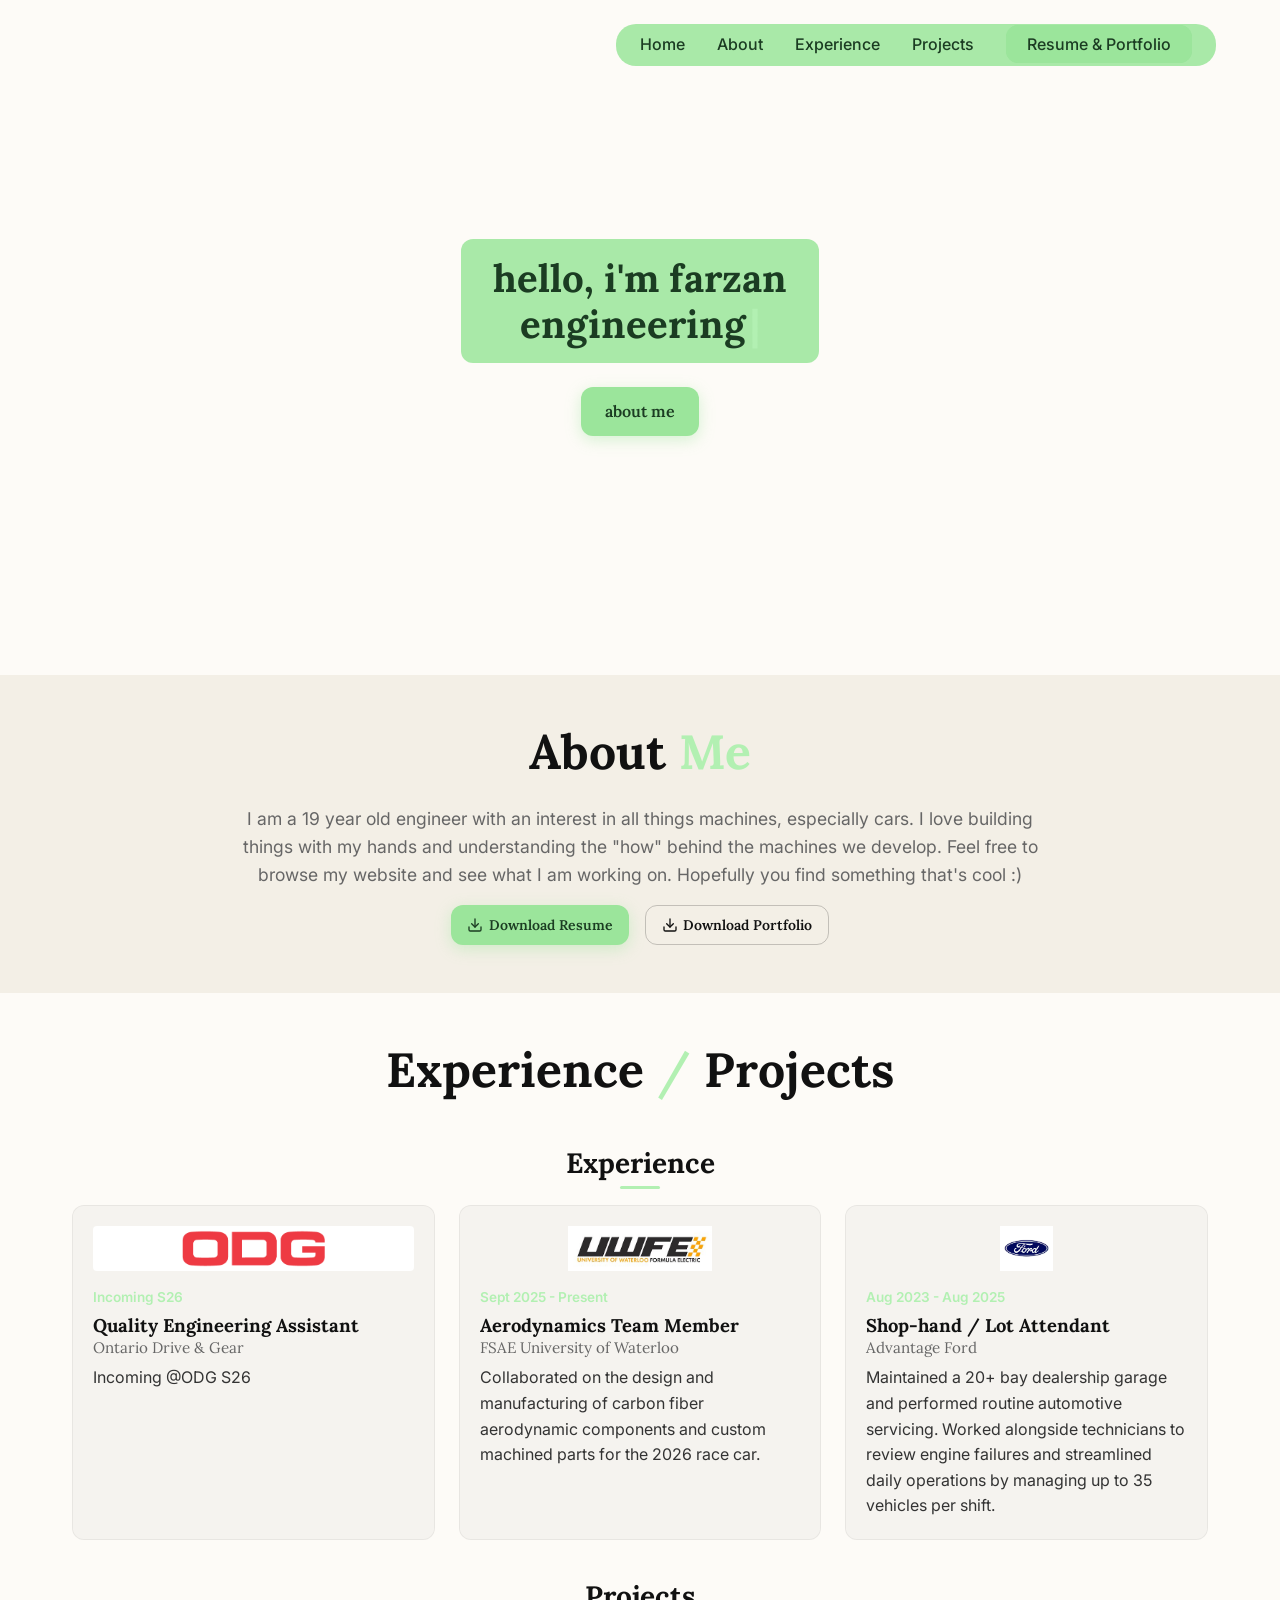
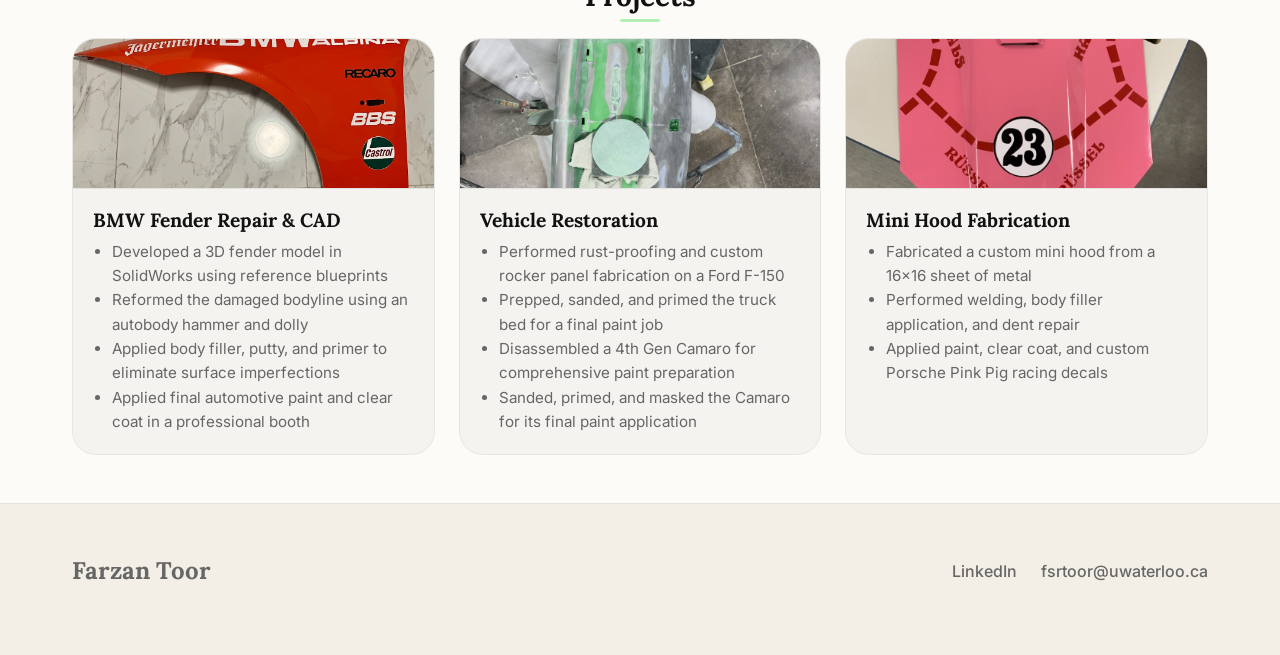
==== index.html @ 28f850a9 "Update resume file link to Farzan_Resume.pdf" ====
<!DOCTYPE html>
<html lang="en">

<head>
    <meta charset="UTF-8">
    <meta name="viewport" content="width=device-width, initial-scale=1.0">
    <meta name="description"
        content="Portfolio of a Mechatronics Engineering student at the University of Waterloo. Discover my projects, experience, and resume.">
    <meta name="theme-color" content="#9BE59B">
    <title>Mechatronics Engineering Portfolio | Automotive Enthusiast</title>

    <!-- Structured Data for SEO -->
    <script type="application/ld+json">
    {
      "@context": "https://schema.org",
      "@type": "Person",
      "name": "Mechatronics Engineering Student",
      "jobTitle": "Engineering Student",
      "affiliation": {
        "@type": "Organization",
        "name": "University of Waterloo"
      }
    }
    </script>

    <!-- Google Fonts: Lora (serif) & Inter (sans-serif) for Mercedes-Benz Style -->
    <link rel="preconnect" href="https://fonts.googleapis.com">
    <link rel="preconnect" href="https://fonts.gstatic.com" crossorigin>
    <link href="https://fonts.googleapis.com/css2?family=Inter:wght@300;400;500;600;700&family=Lora:ital,wght@0,400;0,500;0,600;0,700;1,400&display=swap" rel="stylesheet">

    <link rel="stylesheet" href="css/style.css">
</head>

<body>
    <!-- Interactive Cursor Elements -->
    <div class="cursor-dot" id="cursor-dot"></div>
    <div class="cursor-outline" id="cursor-outline"></div>

    <!-- Navigation -->
    <nav class="navbar">
        <div class="nav-brand"></div>
        <ul class="nav-links">
            <li><a href="#home" class="nav-link">Home</a></li>
            <li><a href="#about" class="nav-link">About</a></li>
            <li><a href="#experience" class="nav-link">Experience</a></li>
            <li><a href="#projects" class="nav-link">Projects</a></li>
            <li><a href="#about" class="nav-link btn-nav">Resume & Portfolio</a></li>
        </ul>
        <div class="hamburger">
            <span class="bar"></span>
            <span class="bar"></span>
            <span class="bar"></span>
        </div>
    </nav>

    <!-- Home Section with Collage Background -->
    <section id="home" class="hero-section">
        <!-- Collage Background Container -->
        <div class="collage-bg" id="collage-bg">
            <!-- Placeholders for user's car images -->
            <!-- Mixed Order Collage -->
            <div class="collage-item"><img src="images/IMG_6220_trail.jpg" alt="Car"></div>
            <div class="collage-item"><img src="images/IMG_5938_trail.jpg" alt="Car"></div>
            <div class="collage-item"><img src="images/car1.jpg_trail.jpg" alt="Car"></div>
            <div class="collage-item"><img src="images/IMG_6361_trail.jpg" alt="Car"></div>
            <div class="collage-item"><img src="images/IMG_6225_trail.jpg" alt="Car"></div>
            <div class="collage-item"><img src="images/IMG_6323_trail.jpg" alt="Car"></div>
            <div class="collage-item"><img src="images/car3.jpg_trail.jpg" alt="Car"></div>
            <div class="collage-item"><img src="images/IMG_6113_trail.jpg" alt="Car"></div>
            <div class="collage-item"><img src="images/IMG_6371%20(1)_trail.jpg" alt="Car"></div>
            <div class="collage-item"><img src="images/IMG_9623_trail.jpg" alt="Car"></div>
            <div class="collage-item"><img src="images/IMG_5861_trail.jpg" alt="Car"></div>
            <div class="collage-item"><img src="images/car5.jpg_trail.jpg" alt="Car"></div>
            <div class="collage-item"><img src="images/IMG_6388_trail.jpg" alt="Car"></div>
            <div class="collage-item"><img src="images/IMG_5929_trail.jpg" alt="Car"></div>
            <div class="collage-item"><img src="images/car6.jpg_trail.jpg" alt="Car"></div>
            <div class="collage-item"><img src="images/IMG_9618_trail.jpg" alt="Car"></div>
            <div class="collage-item"><img src="images/IMG_6117_trail.jpg" alt="Car"></div>
            <div class="collage-item"><img src="images/IMG_6098_(1)_trail.jpg" alt="Car"></div>
            <div class="collage-item"><img src="images/IMG_6253%20(1)_trail.jpg" alt="Car"></div>
            <div class="collage-item"><img src="images/IMG_6325_(1)_trail.jpg" alt="Car"></div>
            <div class="collage-item"><img src="images/IMG_6220_trail.jpg" alt="Car"></div>
            <div class="collage-item"><img src="images/IMG_6266_trail.jpg" alt="Car"></div>
            <div class="collage-item"><img src="images/IMG_6223_trail.jpg" alt="Car"></div>
            <div class="collage-item"><img src="images/IMG_5938_trail.jpg" alt="Car"></div>
            <div class="collage-overlay"></div>
        </div>

        <div class="hero-content">
            <h1 class="hero-title" id="typewriter-text">hello, i'm farzan<br> engineering student @ <a href="https://uwaterloo.ca/future-students/programs/mechatronics-engineering" target="_blank" rel="noopener noreferrer">uwaterloo</a><br>welcome :)</h1>
            <div class="hero-cta">
                <a href="#about" class="btn btn-primary">about me</a>
            </div>
        </div>
    </section>

    <!-- About Section -->
    <section id="about" class="section about-section bg-darker">
        <div class="container">
            <h2 class="section-title">About <span class="accent-text">Me</span></h2>
            <div class="about-content">
                <div class="about-intro">
                    <p>
                        I am a 19 year old engineer with an interest in all things machines, especially cars. I love building things with my hands and understanding the "how" behind the machines we develop. Feel free to browse my website and see what I am working on. Hopefully you find something that's cool :)
                    </p>
                    <div class="about-buttons" style="margin-top: 1rem; display: flex; gap: 1rem; justify-content: center; flex-wrap: wrap;">
                        <a href="Farzan_Resume.pdf" class="btn btn-primary btn-small" target="_blank" rel="noopener noreferrer" download>
                            <svg xmlns="http://www.w3.org/2000/svg" width="16" height="16" viewBox="0 0 24 24" fill="none"
                                stroke="currentColor" stroke-width="2" stroke-linecap="round" stroke-linejoin="round">
                                <path d="M21 15v4a2 2 0 0 1-2 2H5a2 2 0 0 1-2-2v-4"></path>
                                <polyline points="7 10 12 15 17 10"></polyline>
                                <line x1="12" y1="15" x2="12" y2="3"></line>
                            </svg>
                            Download Resume
                        </a>
                        <a href="Farzan Toor Portfolio (4).pdf" class="btn btn-secondary btn-small" target="_blank" rel="noopener noreferrer" download>
                            <svg xmlns="http://www.w3.org/2000/svg" width="16" height="16" viewBox="0 0 24 24" fill="none"
                                stroke="currentColor" stroke-width="2" stroke-linecap="round" stroke-linejoin="round">
                                <path d="M21 15v4a2 2 0 0 1-2 2H5a2 2 0 0 1-2-2v-4"></path>
                                <polyline points="7 10 12 15 17 10"></polyline>
                                <line x1="12" y1="15" x2="12" y2="3"></line>
                            </svg>
                            Download Portfolio
                        </a>
                    </div>
                </div>
            </div>
        </div>
    </section>

    <!-- Experience & Projects Section -->
    <section class="section experience-projects-section" style="padding: 3rem 0; background-color: var(--color-bg-main);">
        <div class="container">
            <h2 class="section-title">Experience <span class="accent-text">/</span> Projects</h2>
            
            <div class="grid-3x2-container">
                <!-- Experience Row -->
                <div id="experience" class="grid-row" style="scroll-margin-top: 100px;">
                    <h3 class="row-subtitle">Experience</h3>
                    <div class="grid-cards-3">
                        <!-- Incoming Experience -->
                        <div class="timeline-item">
                            <div class="timeline-content">
                                <img src="images/download.png" alt="Ontario Drive & Gear Logo"
                                    style="height: 45px; width: auto; margin-bottom: 1rem; object-fit: contain; border-radius: 4px; background-color: #fff; padding: 4px;">
                                <div class="timeline-date">Incoming S26</div>
                                <h3 class="timeline-role">Quality Engineering Assistant</h3>
                                <h4 class="timeline-company">Ontario Drive & Gear</h4>
                                <p>Incoming @ODG S26</p>
                            </div>
                        </div>
                        <!-- Experience 1 -->
                        <div class="timeline-item">
                            <div class="timeline-content">
                                <img src="images/uwfe_logo.jpg" alt="FSAE Waterloo Logo"
                                    style="height: 45px; width: auto; margin-bottom: 1rem; object-fit: contain; border-radius: 4px;">
                                <div class="timeline-date">Sept 2025 - Present</div>
                                <h3 class="timeline-role">Aerodynamics Team Member</h3>
                                <h4 class="timeline-company">FSAE University of Waterloo</h4>
                                <p>Collaborated on the design and manufacturing of carbon fiber aerodynamic components and
                                    custom machined parts for the 2026 race car.</p>
                            </div>
                        </div>
                        <!-- Experience 2 -->
                        <div class="timeline-item">
                            <div class="timeline-content">
                                <img src="images/ford_logo.jpg" alt="Advantage Ford Logo"
                                    style="height: 45px; width: auto; margin-bottom: 1rem; object-fit: contain; border-radius: 4px;">
                                <div class="timeline-date">Aug 2023 - Aug 2025</div>
                                <h3 class="timeline-role">Shop-hand / Lot Attendant</h3>
                                <h4 class="timeline-company">Advantage Ford</h4>
                                <p>Maintained a 20+ bay dealership garage and performed routine automotive servicing. Worked
                                    alongside technicians to review engine failures and streamlined daily operations by managing
                                    up to 35 vehicles per shift.</p>
                            </div>
                        </div>
                    </div>
                </div>

                <!-- Projects Row -->
                <div id="projects" class="grid-row" style="scroll-margin-top: 100px;">
                    <h3 class="row-subtitle">Projects</h3>
                    <div class="grid-cards-3">
                        <!-- Project 1 -->
                        <article class="project-card">
                            <div class="project-img-container">
                                <img src="images/img-0002.jpg" alt="BMW Fender Repair & CAD">
                            </div>
                            <div class="project-info">
                                <h3 class="project-title">BMW Fender Repair & CAD</h3>
                                <ul class="project-desc-list" style="color: var(--color-text-muted); margin-bottom: 0; padding-left: 1.2rem; font-size: 0.95rem;">
                                    <li>Developed a 3D fender model in SolidWorks using reference blueprints</li>
                                    <li>Reformed the damaged bodyline using an autobody hammer and dolly</li>
                                    <li>Applied body filler, putty, and primer to eliminate surface imperfections</li>
                                    <li>Applied final automotive paint and clear coat in a professional booth</li>
                                </ul>
                            </div>
                        </article>
                        <!-- Project 2 -->
                        <article class="project-card">
                            <div class="project-img-container">
                                <img src="images/portfolio_proj2.jpg" alt="Vehicle Restoration">
                            </div>
                            <div class="project-info">
                                <h3 class="project-title">Vehicle Restoration</h3>
                                <ul class="project-desc-list" style="color: var(--color-text-muted); margin-bottom: 0; padding-left: 1.2rem; font-size: 0.95rem;">
                                    <li>Performed rust-proofing and custom rocker panel fabrication on a Ford F-150</li>
                                    <li>Prepped, sanded, and primed the truck bed for a final paint job</li>
                                    <li>Disassembled a 4th Gen Camaro for comprehensive paint preparation</li>
                                    <li>Sanded, primed, and masked the Camaro for its final paint application</li>
                                </ul>
                            </div>
                        </article>
                        <!-- Project 3 -->
                        <article class="project-card">
                            <div class="project-img-container">
                                <img src="images/img-0010.jpg" alt="Mini Hood Fabrication">
                            </div>
                            <div class="project-info">
                                <h3 class="project-title">Mini Hood Fabrication</h3>
                                <ul class="project-desc-list" style="color: var(--color-text-muted); margin-bottom: 0; padding-left: 1.2rem; font-size: 0.95rem;">
                                    <li>Fabricated a custom mini hood from a 16x16 sheet of metal</li>
                                    <li>Performed welding, body filler application, and dent repair</li>
                                    <li>Applied paint, clear coat, and custom Porsche Pink Pig racing decals</li>
                                </ul>
                            </div>
                        </article>
                    </div>
                </div>
            </div>
        </div>
    </section>



    <!-- Footer -->
    <footer class="footer">
        <div class="container">
            <div class="footer-content">
                <div class="footer-brand">Farzan Toor</div>
                <div class="footer-socials">
                    <a href="https://linkedin.com/in/farzantoor" target="_blank" rel="noopener noreferrer"
                        aria-label="LinkedIn">LinkedIn</a>
                    <span style="color: var(--color-text-muted); font-weight: 500;">fsrtoor@uwaterloo.ca</span>
                </div>
            </div>

        </div>
    </footer>

    <!-- JavaScript Files -->
    <script src="js/main.js"></script>
</body>

</html>
---- css/style.css ----
/* =========================================
   VARIABLES & DESIGN TOKENS
   ========================================= */
:root {
    /* Colors */
    --color-bg-main: #FDFBF7; /* Creamy off-white */
    --color-bg-darker: #F3EFE6;
    --color-bg-card: rgba(0, 0, 0, 0.03);
    
    /* Pastel Baby Green Accent */
    --color-accent: #9BE59B; 
    --color-accent-light: #B2F0B2;
    --color-accent-glow: rgba(155, 229, 155, 0.4);
    --color-accent-text: #1B3C22;

    /* Text Colors */
    --color-text-main: #333333;
    --color-text-muted: #666666;
    --color-text-light: #111111;

    /* Typography */
    --font-heading: 'Lora', Georgia, serif;
    --font-body: 'Inter', Arial, Helvetica, sans-serif;

    /* Transitions & Layout */
    --transition-fast: 0.2s ease;
    --transition-medium: 0.3s ease;
    --transition-slow: 0.5s ease;
    --border-radius: 12px;
    --border-radius-lg: 24px;
}

/* =========================================
   RESET & BASE STYLES
   ========================================= */
* {
    margin: 0;
    padding: 0;
    box-sizing: border-box;
}

html {
    scroll-behavior: smooth;
    font-size: 16px;
}

body {
    font-family: var(--font-body);
    background-color: var(--color-bg-main);
    color: var(--color-text-main);
    line-height: 1.6;
    overflow-x: hidden;
    /* Restored default cursor */
    cursor: auto; 
}

/* Restored default cursor */
a, button, .btn {
    cursor: pointer;
}

h1, h2, h3, h4, h5, h6 {
    font-family: var(--font-heading);
    color: var(--color-text-light);
    line-height: 1.2;
}

a {
    text-decoration: none;
    color: inherit;
    transition: color var(--transition-fast);
}

img {
    max-width: 100%;
    height: auto;
    display: block;
}

.container {
    max-width: 1200px;
    margin: 0 auto;
    padding: 0 2rem;
}

.section {
    padding: 6rem 0;
}

.bg-darker {
    background-color: var(--color-bg-darker);
}

.accent-text {
    color: var(--color-accent-light);
}

.section-title {
    font-size: 3rem;
    margin-bottom: 3rem;
    text-align: center;
    position: relative;
}

/* =========================================
   CUSTOM CURSOR
   ========================================= */
.cursor-dot {
    display: none;
}

.cursor-outline {
    display: none;
    transition: left 0.15s ease-out, top 0.15s ease-out, width 0.2s, height 0.2s, background-color 0.2s;
    will-change: left, top;
}

/* Cursor hover states */
.cursor-hover .cursor-dot {
    transform: translate(-50%, -50%) scale(0.5);
    background-color: #111;
}
.cursor-hover .cursor-outline {
    width: 60px;
    height: 60px;
    background-color: var(--color-accent-glow);
    border-color: transparent;
}

/* =========================================
   NAVIGATION
   ========================================= */
.navbar {
    position: fixed;
    top: 0;
    left: 0;
    width: 100%;
    padding: 1.5rem 5%;
    display: flex;
    justify-content: space-between;
    align-items: center;
    z-index: 1000;
    transition: background-color var(--transition-medium), padding var(--transition-medium);
    background-color: transparent;
    border-bottom: none;
}

.navbar.scrolled {
    padding: 1rem 5%;
    background-color: rgba(253, 251, 247, 0.95);
    box-shadow: 0 4px 20px rgba(0, 0, 0, 0.05);
}

.nav-brand {
    font-family: var(--font-heading);
    font-size: 1.5rem;
    font-weight: 800;
    color: var(--color-text-light);
    letter-spacing: 1px;
}

.nav-brand span {
    color: var(--color-accent-light);
}

.nav-links {
    display: flex;
    list-style: none;
    align-items: center;
    gap: 2rem;
    background-color: rgba(155, 229, 155, 0.85); /* Pastel green transparent */
    color: var(--color-accent-text); /* Dark baby green font */
    padding: 0.5rem 1.5rem;
    border-radius: 20px;
    backdrop-filter: blur(4px);
    -webkit-backdrop-filter: blur(4px);
}

.nav-link {
    font-weight: 500;
    font-size: 1rem;
    position: relative;
    padding: 0.5rem 0;
}

.nav-link::after {
    content: '';
    position: absolute;
    bottom: 0;
    left: 0;
    width: 0;
    height: 2px;
    background-color: var(--color-accent-light);
    transition: width var(--transition-medium);
}

.nav-link:hover::after {
    width: 100%;
}

.btn-nav {
    background-color: var(--color-accent);
    border: 1px solid var(--color-accent);
    padding: 0.5rem 1.25rem;
    border-radius: var(--border-radius);
    color: var(--color-accent-text);
    transition: all var(--transition-medium);
}

.btn-nav::after {
    display: none; /* remove underline effect */
}

.btn-nav:hover {
    background-color: var(--color-accent-light);
    border-color: var(--color-accent-light);
    color: var(--color-accent-text);
    box-shadow: 0 0 15px var(--color-accent-glow);
}

/* Hamburger Menu for Mobile */
.hamburger {
    display: none;
    flex-direction: column;
    gap: 5px;
}

.bar {
    width: 25px;
    height: 3px;
    background-color: var(--color-text-light);
    transition: all 0.3s ease;
}

/* =========================================
   BUTTONS
   ========================================= */
.btn {
    display: inline-flex;
    align-items: center;
    justify-content: center;
    gap: 0.5rem;
    padding: 0.75rem 1.5rem;
    border-radius: var(--border-radius);
    font-weight: 600;
    font-family: var(--font-heading);
    transition: all var(--transition-medium);
    border: none;
    outline: none;
}

.btn-primary {
    background-color: var(--color-accent);
    color: var(--color-accent-text);
    box-shadow: 0 4px 15px var(--color-accent-glow);
}

.btn-primary:hover {
    background-color: var(--color-accent-light);
    transform: translateY(-2px);
    box-shadow: 0 6px 20px var(--color-accent-glow);
}

.btn-secondary {
    background-color: transparent;
    color: var(--color-text-light);
    border: 1px solid rgba(0, 0, 0, 0.2);
}

.btn-secondary:hover {
    border-color: var(--color-accent-light);
    color: var(--color-accent-light);
}

.btn-large {
    padding: 1rem 2rem;
    font-size: 1.125rem;
}

.btn-small {
    padding: 0.5rem 1rem;
    font-size: 0.875rem;
    gap: 0.35rem;
}

/* =========================================
   HERO SECTION & COLLAGE
   ========================================= */
.hero-section {
    position: relative;
    height: 75vh;
    display: flex;
    align-items: center;
    justify-content: center;
    overflow: hidden;
}

.collage-bg {
    position: absolute;
    top: 0;
    left: 0;
    width: 100%;
    height: 100%;
    display: grid;
    grid-template-columns: repeat(6, 1fr);
    grid-template-rows: repeat(4, 1fr);
    z-index: 1;
    opacity: 1; /* Images shown in normal color */
    background-color: var(--color-bg-darker);
}

.collage-item {
    overflow: hidden;
    position: relative;
    width: 100%;
    height: 100%;
    border-radius: 0;
    background-color: #e0e0e0;
}

.collage-item img {
    width: 100%;
    height: 100%;
    object-fit: cover;
    object-position: center;
    transition: transform 0.5s ease;
    will-change: transform;
}

.collage-item:hover img {
    transform: scale(1.05);
}

.collage-overlay {
    position: absolute;
    top: 0;
    left: 0;
    width: 100%;
    height: 100%;
    background: transparent;
    z-index: 2;
}

/* Placeholders for when images are empty */
.placeholder-img {
    background-color: rgba(0, 0, 0, 0.05);
    border: 1px solid rgba(0, 0, 0, 0.1);
}

.hero-content {
    position: relative;
    z-index: 10;
    text-align: center;
    max-width: 1200px;
    padding: 0 2rem;
}

.hero-title {
    font-family: var(--font-heading);
    font-size: clamp(1.5rem, 3vw, 3.5rem);
    margin-bottom: 1.5rem;
    letter-spacing: normal;
    background-color: rgba(155, 229, 155, 0.85); /* Pastel green transparent */
    color: var(--color-accent-text); /* Dark baby green font */
    padding: 1rem 2rem;
    border-radius: 12px;
    display: inline-block;
    backdrop-filter: blur(4px);
    -webkit-backdrop-filter: blur(4px);
}

.hero-title a {
    color: var(--color-accent-text);
    text-decoration: underline;
    transition: color var(--transition-fast);
}

.hero-title a:hover {
    color: #111111;
}

.typing-active::after, .typing-done::after {
    content: '|';
    animation: blink 1s step-end infinite;
    color: var(--color-accent-light);
    margin-left: 5px;
}

@keyframes blink {
    0%, 100% { opacity: 1; }
    50% { opacity: 0; }
}

.hero-subtitle {
    font-size: clamp(1.1rem, 2vw, 1.5rem);
    color: var(--color-text-muted);
    margin-bottom: 2.5rem;
}

/* Scroll Indicator */
.scroll-indicator {
    position: absolute;
    bottom: 2rem;
    left: 50%;
    transform: translateX(-50%);
    z-index: 10;
    display: flex;
    flex-direction: column;
    align-items: center;
    gap: 0.5rem;
    color: var(--color-text-muted);
    font-size: 0.875rem;
    cursor: pointer;
    transition: color var(--transition-fast), transform var(--transition-fast);
}

.scroll-indicator:hover {
    color: var(--color-accent-light);
    transform: translateX(-50%) translateY(-3px);
}

.mouse {
    width: 26px;
    height: 40px;
    border: 2px solid var(--color-text-muted);
    border-radius: 20px;
    display: flex;
    justify-content: center;
    padding-top: 5px;
}

.wheel {
    width: 4px;
    height: 8px;
    background-color: var(--color-accent-light);
    border-radius: 2px;
    animation: scroll 2s infinite;
}

@keyframes scroll {
    0% { transform: translateY(0); opacity: 1; }
    100% { transform: translateY(15px); opacity: 0; }
}



/* =========================================
   IMAGE TRAIL EFFECT
   ========================================= */
.trail-container {
    position: absolute;
    top: 0;
    left: 0;
    width: 100%;
    height: 100%;
    pointer-events: none;
    z-index: 1; /* Below hero content, above background */
    overflow: hidden;
}

.trail-img-container {
    position: absolute;
    width: 380px; 
    height: 260px;
    top: 0;
    left: 0;
    border-radius: var(--border-radius);
    overflow: hidden;
    pointer-events: none;
    opacity: 0; /* JS handles all transitions */
    box-shadow: 0 10px 30px rgba(0, 0, 0, 0.2);
    backface-visibility: hidden;
    -webkit-backface-visibility: hidden;
}

.trail-img-container img {
    width: 100%;
    height: 100%;
    object-fit: cover;
}

/* =========================================
   ABOUT SECTION
   ========================================= */
.about-section {
    padding: 3rem 0;
}

.about-section .section-title {
    margin-bottom: 1.5rem;
}

.about-content {
    display: flex;
    flex-direction: column;
    gap: 1.5rem;
    align-items: center;
    text-align: center;
}

.about-intro {
    max-width: 800px;
    margin: 0 auto;
}

.about-intro p {
    font-size: 1.1rem;
    color: var(--color-text-muted);
    line-height: 1.6;
    margin-bottom: 0.5rem;
}

.about-intro p:last-child {
    margin-bottom: 0;
}

.about-focus-grid {
    display: grid;
    grid-template-columns: repeat(3, 1fr);
    gap: 2rem;
    width: 100%;
}

.focus-card {
    background-color: var(--color-bg-card);
    border: 1px solid rgba(0, 0, 0, 0.05);
    border-radius: var(--border-radius);
    padding: 2.5rem 2rem;
    text-align: left;
    transition: all var(--transition-medium);
}

.focus-card:hover {
    transform: translateY(-5px);
    border-color: var(--color-accent-glow);
    box-shadow: 0 10px 30px rgba(0, 0, 0, 0.05);
}

.focus-icon {
    display: inline-flex;
    align-items: center;
    justify-content: center;
    width: 50px;
    height: 50px;
    border-radius: 50%;
    background-color: rgba(155, 229, 155, 0.1);
    color: var(--color-accent);
    margin-bottom: 1.5rem;
}

.focus-card h3 {
    font-size: 1.25rem;
    margin-bottom: 0.75rem;
    color: var(--color-text-light);
}

.focus-card p {
    font-size: 0.95rem;
    color: var(--color-text-muted);
    line-height: 1.6;
}

@media (max-width: 992px) {
    .about-focus-grid {
        grid-template-columns: 1fr;
    }
}

/* =========================================
   3x2 GRID CONTAINER (EXPERIENCE & PROJECTS)
   ========================================= */
.grid-3x2-container {
    display: flex;
    flex-direction: column;
    gap: 2.5rem;
    margin-top: 2rem;
}

.grid-row {
    display: flex;
    flex-direction: column;
}

.row-subtitle {
    font-size: 1.75rem;
    font-family: var(--font-heading);
    color: var(--color-text-light);
    margin-bottom: 1rem;
    text-align: center;
    position: relative;
    padding-bottom: 0.5rem;
}

.row-subtitle::after {
    content: '';
    position: absolute;
    bottom: 0;
    left: 50%;
    transform: translateX(-50%);
    width: 40px;
    height: 3px;
    background-color: var(--color-accent-light);
    border-radius: 2px;
}

.grid-cards-3 {
    display: grid;
    grid-template-columns: repeat(3, 1fr);
    gap: 1.5rem;
}

.grid-cards-4 {
    display: grid;
    grid-template-columns: repeat(4, 1fr);
    gap: 1.5rem;
}

@media (max-width: 1200px) {
    .grid-cards-4 {
        grid-template-columns: repeat(2, 1fr);
    }
}


.timeline-item {
    width: 100%;
}

.timeline-content {
    padding: 1.25rem;
    background-color: var(--color-bg-card);
    border-radius: var(--border-radius);
    border: 1px solid rgba(0, 0, 0, 0.05);
    transition: transform var(--transition-medium), box-shadow var(--transition-medium), border-color var(--transition-medium);
    display: flex;
    flex-direction: column;
    height: 100%;
}

.timeline-content:hover {
    transform: translateY(-5px);
    border-color: var(--color-accent-glow);
    box-shadow: 0 10px 30px rgba(0, 0, 0, 0.05);
}

.timeline-date {
    color: var(--color-accent-light);
    font-weight: 600;
    margin-bottom: 0.35rem;
    font-size: 0.85rem;
}

.timeline-role {
    font-size: 1.15rem;
    margin-bottom: 0.2rem;
}

.timeline-company {
    color: var(--color-text-muted);
    font-weight: 400;
    font-size: 0.95rem;
    margin-bottom: 0.5rem;
}

@media (max-width: 992px) {
    .grid-cards-3, .grid-cards-4 {
        grid-template-columns: 1fr;
        gap: 1.5rem;
    }
    .grid-3x2-container {
        gap: 3rem;
    }
}

/* =========================================
   PROJECTS SECTION (3-COLUMN CARDS)
   ========================================= */
.project-card {
    width: 100%;
    background-color: var(--color-bg-card);
    border-radius: var(--border-radius-lg);
    overflow: hidden;
    border: 1px solid rgba(0, 0, 0, 0.05);
    transition: all var(--transition-medium);
    display: flex;
    flex-direction: column;
    height: 100%;
}

.project-card:hover {
    transform: translateY(-5px);
    border-color: var(--color-accent-glow);
    box-shadow: 0 10px 30px rgba(0, 0, 0, 0.05);
}

.project-img-container {
    width: 100%;
    height: 150px;
    overflow: hidden;
    border-bottom: 1px solid rgba(0, 0, 0, 0.05);
    background-color: rgba(0, 0, 0, 0.02);
}

.project-img-container img {
    width: 100%;
    height: 100%;
    object-fit: cover;
    object-position: center;
    transition: transform var(--transition-slow);
}

.project-img-container img:hover {
    transform: scale(1.05);
}

.project-info {
    padding: 1.25rem;
    flex-grow: 1;
    display: flex;
    flex-direction: column;
}

.project-title {
    font-size: 1.2rem;
    margin-bottom: 0.5rem;
}

.project-desc-list {
    margin-bottom: 0;
    padding-left: 1.2rem;
    font-size: 0.85rem;
    color: var(--color-text-muted);
}

/* =========================================
   PORTFOLIO SECTION
   ========================================= */
.portfolio-grid {
    display: grid;
    grid-template-columns: repeat(auto-fit, minmax(300px, 1fr));
    gap: 1.5rem;
}

.portfolio-item {
    border-radius: var(--border-radius);
    overflow: hidden;
    height: 300px;
    background-color: var(--color-bg-card);
    box-shadow: 0 4px 15px rgba(0, 0, 0, 0.05);
    transition: transform var(--transition-medium), box-shadow var(--transition-medium);
}

.portfolio-item:hover {
    transform: translateY(-5px);
    box-shadow: 0 10px 25px rgba(0, 0, 0, 0.1);
}

.portfolio-item img {
    width: 100%;
    height: 100%;
    object-fit: cover;
    transition: transform 0.5s ease;
}

.portfolio-item:hover img {
    transform: scale(1.05);
}

/* =========================================
   RESUME SECTION
   ========================================= */
.resume-section {
    text-align: center;
}

.resume-content {
    max-width: 600px;
    margin: 0 auto;
    padding: 4rem 2rem;
    background-color: var(--color-bg-card);
    border-radius: var(--border-radius-lg);
    border: 1px solid rgba(0, 0, 0, 0.05);
}

.resume-text {
    margin-bottom: 2.5rem;
    font-size: 1.1rem;
}

/* =========================================
   FOOTER
   ========================================= */
.footer {
    background-color: var(--color-bg-darker);
    padding: 3rem 0 2rem;
    border-top: 1px solid rgba(0, 0, 0, 0.05);
}

.footer-content {
    display: flex;
    justify-content: space-between;
    align-items: center;
    margin-bottom: 2rem;
}

.footer-brand {
    font-family: var(--font-heading);
    font-weight: 800;
    font-size: 1.5rem;
    color: var(--color-text-muted);
}

.footer-socials {
    display: flex;
    gap: 1.5rem;
}

.footer-socials a {
    color: var(--color-text-muted);
    font-weight: 500;
}

.footer-socials a:hover {
    color: var(--color-accent-light);
}

.footer-bottom {
    text-align: center;
    color: rgba(0, 0, 0, 0.4);
    font-size: 0.9rem;
    padding-top: 2rem;
    border-top: 1px solid rgba(0, 0, 0, 0.05);
}

/* =========================================
   RESPONSIVE DESIGN
   ========================================= */
@media (max-width: 992px) {
    .about-content {
        grid-template-columns: 1fr;
    }
    

}

@media (max-width: 768px) {
    .nav-links {
        position: fixed;
        top: 0;
        right: -100%;
        height: 100vh;
        width: 70%;
        background-color: rgba(253, 251, 247, 0.98);
        flex-direction: column;
        justify-content: center;
        transition: right 0.3s ease;
        padding: 0;
        border-radius: 0;
        backdrop-filter: none;
        -webkit-backdrop-filter: none;
    }
    
    .nav-links.active {
        right: 0;
        box-shadow: -10px 0 30px rgba(0,0,0,0.5);
    }
    
    .hamburger {
        display: flex;
        cursor: pointer;
        z-index: 1001;
    }
    
    .hamburger.active .bar:nth-child(1) {
        transform: translateY(8px) rotate(45deg);
    }
    .hamburger.active .bar:nth-child(2) {
        opacity: 0;
    }
    .hamburger.active .bar:nth-child(3) {
        transform: translateY(-8px) rotate(-45deg);
    }

    /* Disable custom cursor on touch devices */
    .cursor-dot, .cursor-outline {
        display: none !important;
    }
    body, a, button, .btn {
        cursor: auto !important;
    }
}
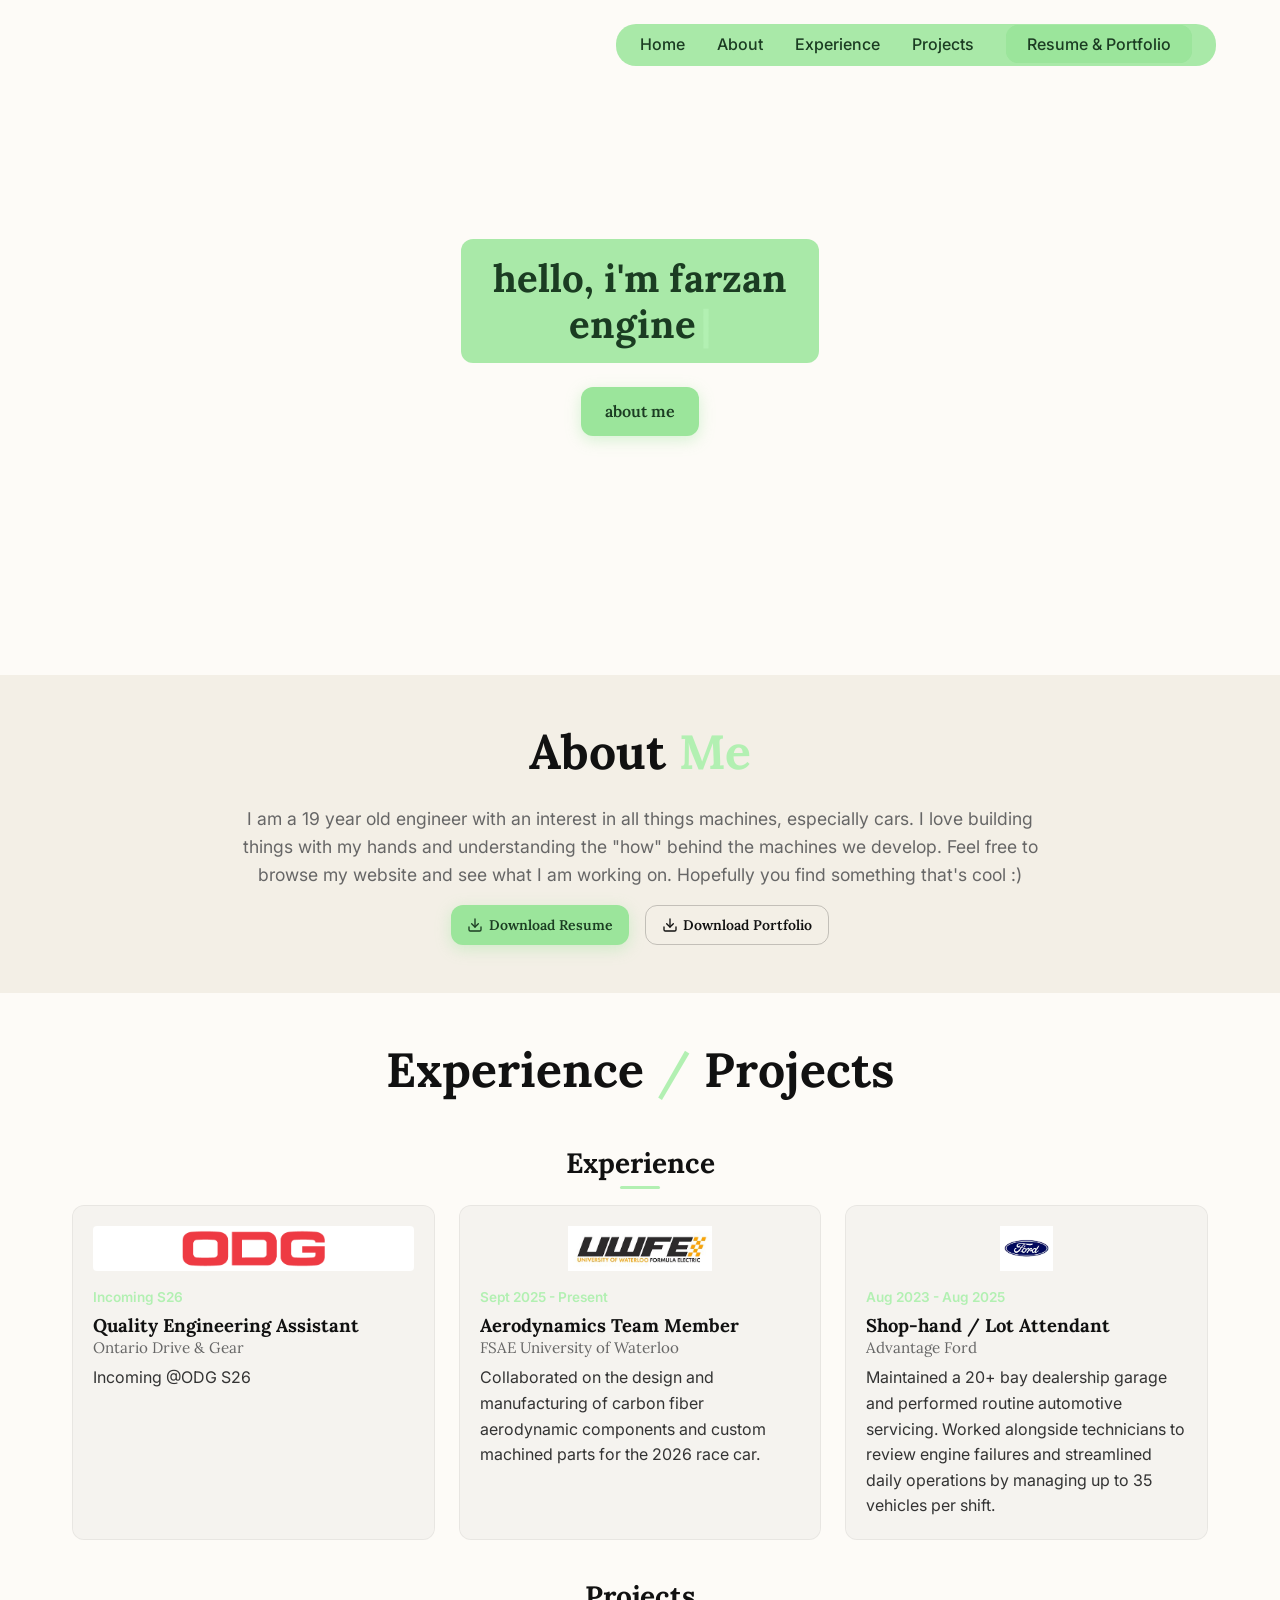
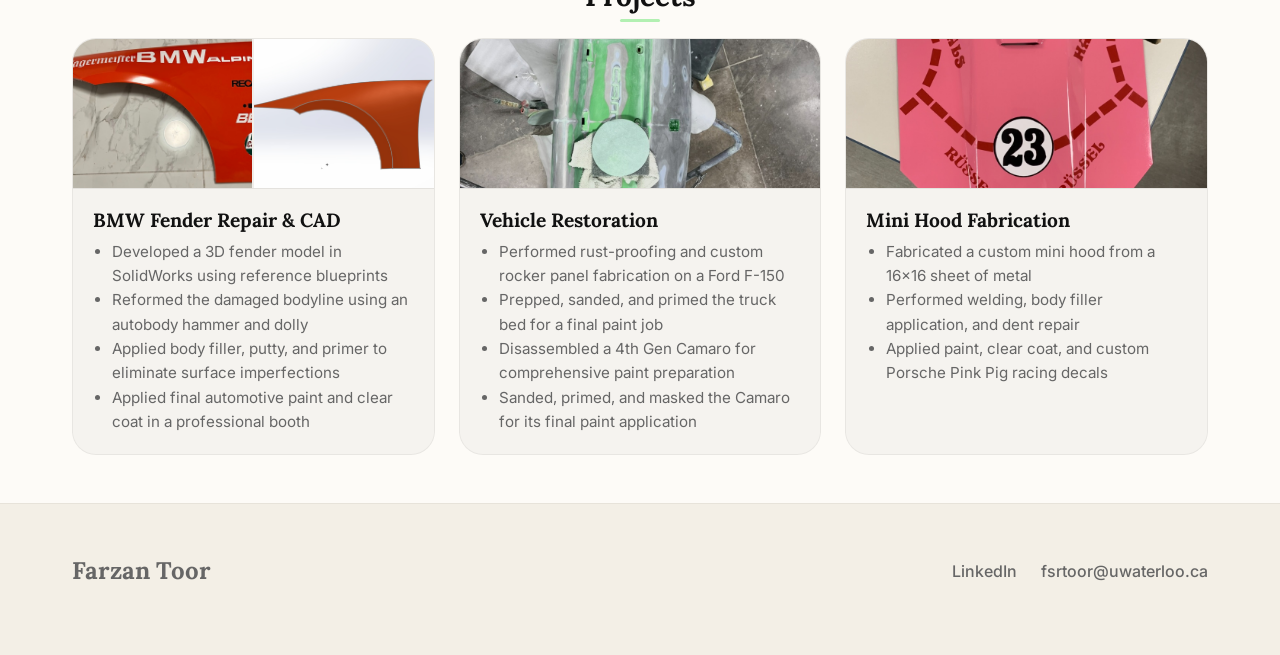
==== commit 3568f3ce: "Show 2 images in Fender project card and upgrade img-0003 to high quality" ====
--- a/index.html
+++ b/index.html
@@ -183,8 +183,9 @@
                     <div class="grid-cards-3">
                         <!-- Project 1 -->
                         <article class="project-card">
-                            <div class="project-img-container">
-                                <img src="images/img-0002.jpg" alt="BMW Fender Repair & CAD">
+                            <div class="project-img-container" style="display: grid; grid-template-columns: 1fr 1fr; gap: 2px;">
+                                <img src="images/img-0002.jpg" alt="BMW Fender Repair">
+                                <img src="images/img-0003.jpg" alt="BMW Fender CAD Model">
                             </div>
                             <div class="project-info">
                                 <h3 class="project-title">BMW Fender Repair & CAD</h3>
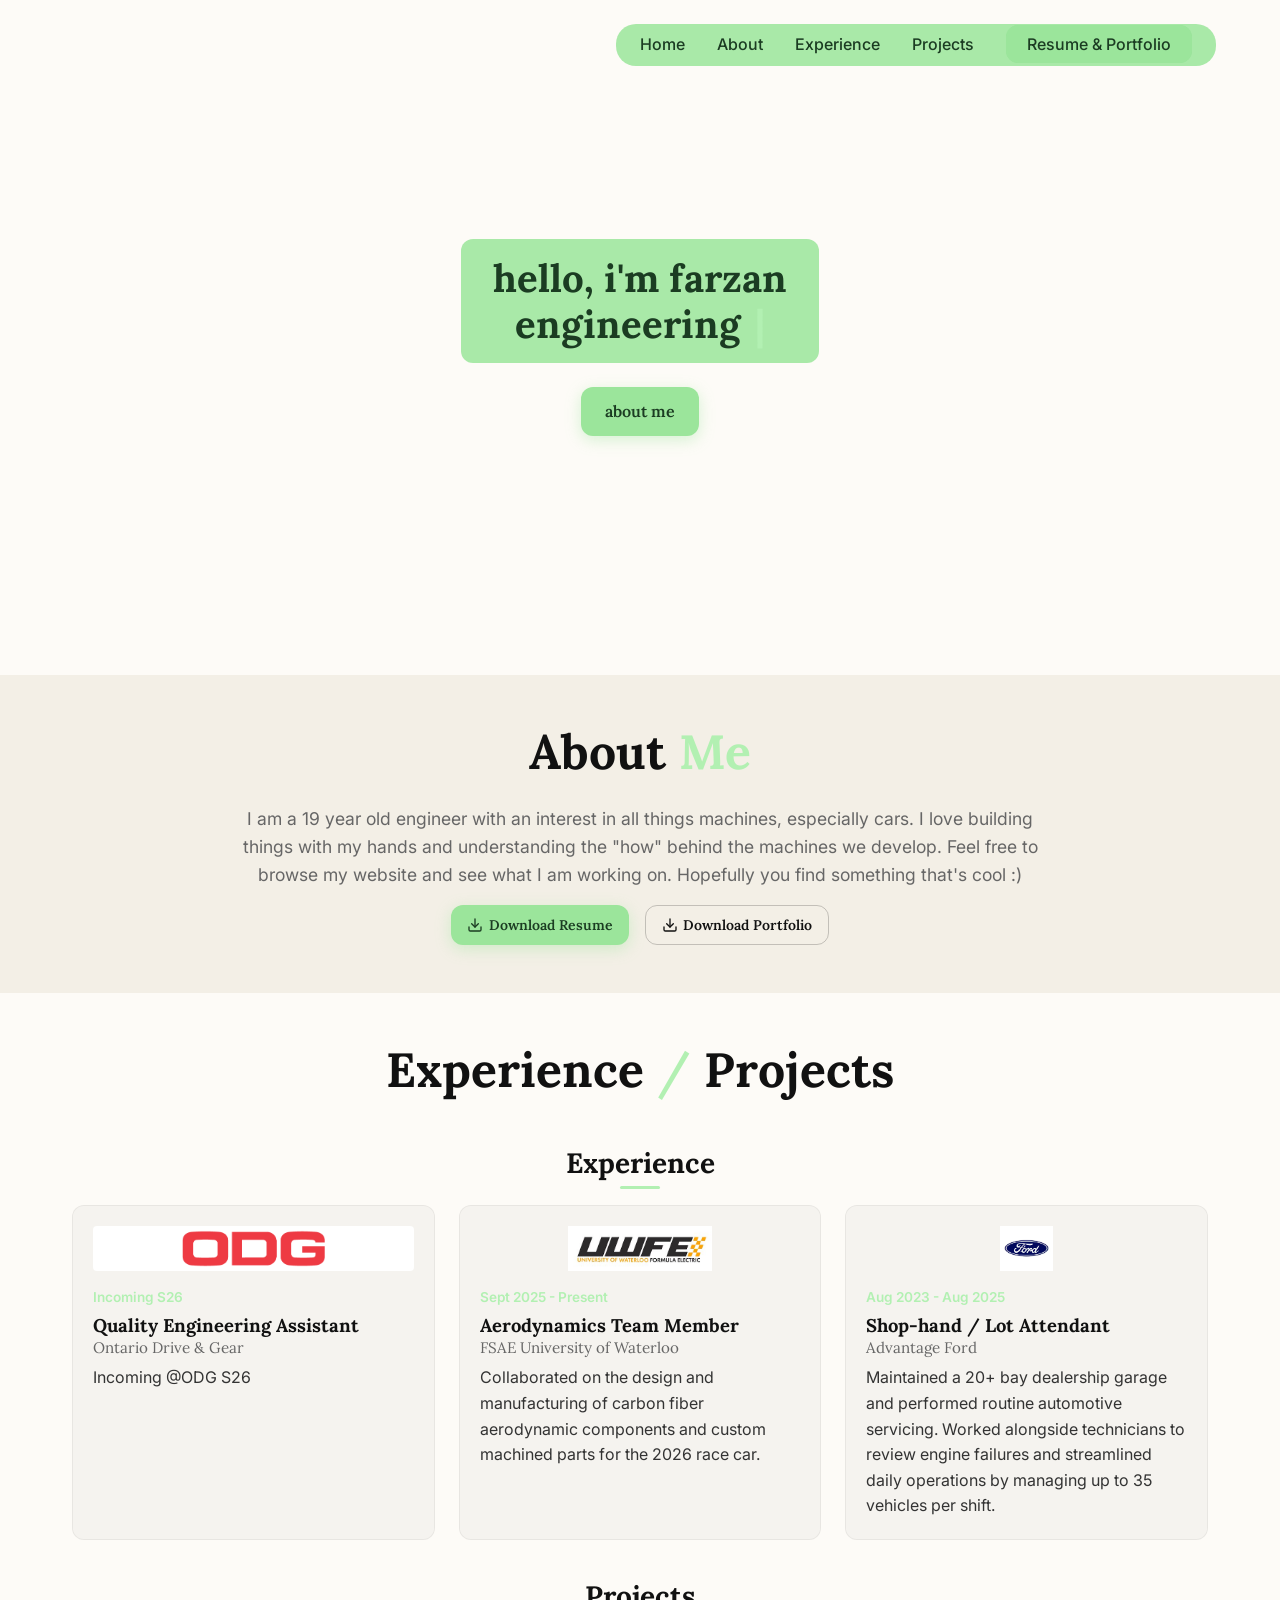
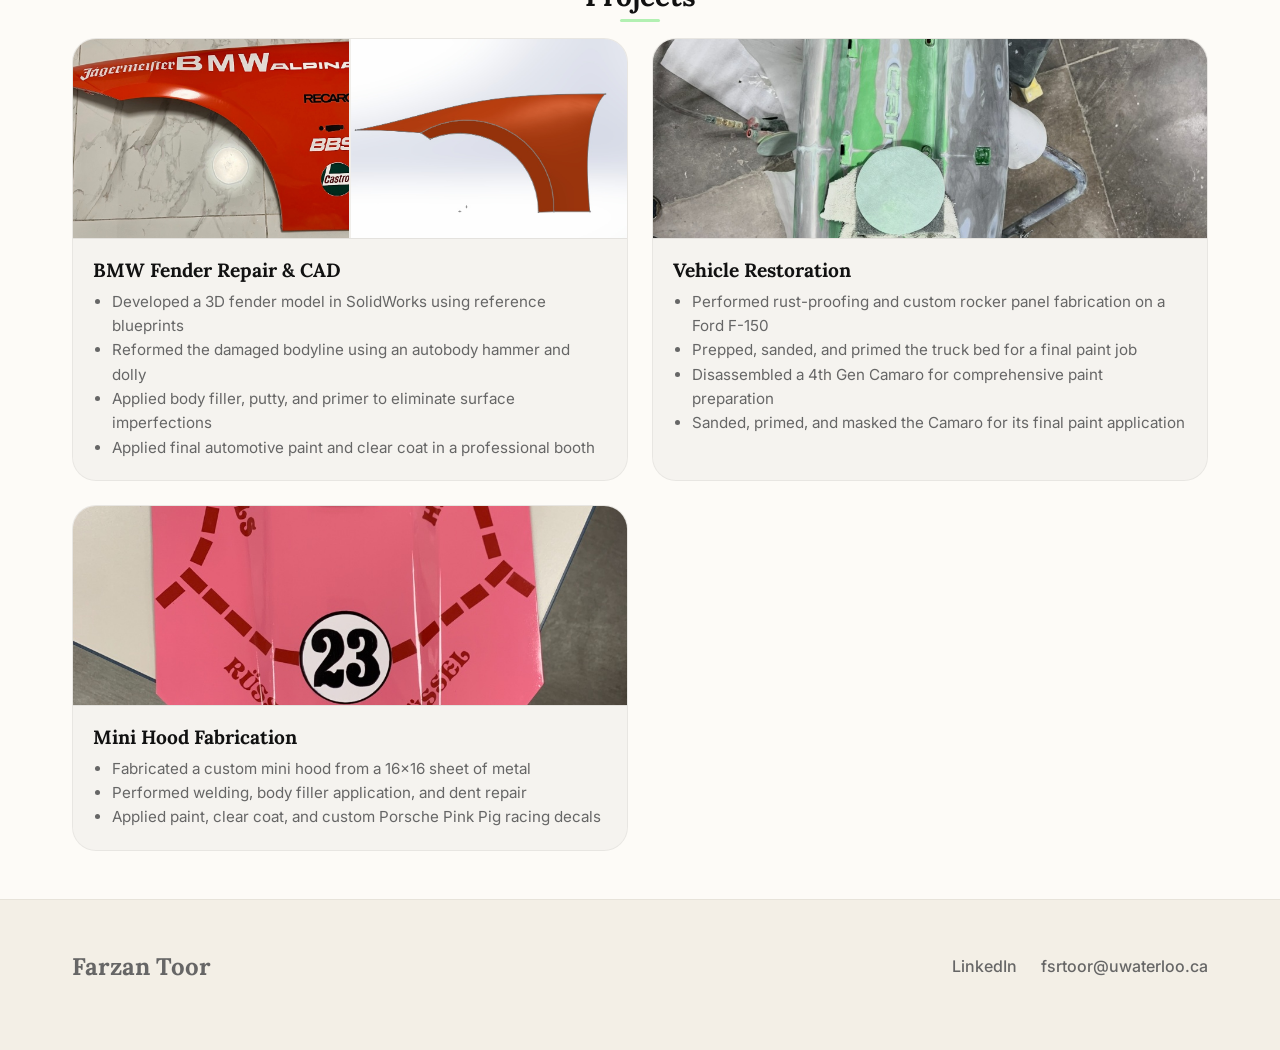
==== commit 0bce39b5: "Change projects section to 2-column layout and adjust image container height to 200px" ====
--- a/index.html
+++ b/index.html
@@ -180,7 +180,7 @@
                 <!-- Projects Row -->
                 <div id="projects" class="grid-row" style="scroll-margin-top: 100px;">
                     <h3 class="row-subtitle">Projects</h3>
-                    <div class="grid-cards-3">
+                    <div class="grid-cards-2">
                         <!-- Project 1 -->
                         <article class="project-card">
                             <div class="project-img-container" style="display: grid; grid-template-columns: 1fr 1fr; gap: 2px;">
--- a/css/style.css
+++ b/css/style.css
@@ -603,6 +603,12 @@
     border-radius: 2px;
 }
 
+.grid-cards-2 {
+    display: grid;
+    grid-template-columns: repeat(2, 1fr);
+    gap: 1.5rem;
+}
+
 .grid-cards-3 {
     display: grid;
     grid-template-columns: repeat(3, 1fr);
@@ -663,7 +669,7 @@
 }
 
 @media (max-width: 992px) {
-    .grid-cards-3, .grid-cards-4 {
+    .grid-cards-2, .grid-cards-3, .grid-cards-4 {
         grid-template-columns: 1fr;
         gap: 1.5rem;
     }
@@ -695,7 +701,7 @@
 
 .project-img-container {
     width: 100%;
-    height: 150px;
+    height: 200px;
     overflow: hidden;
     border-bottom: 1px solid rgba(0, 0, 0, 0.05);
     background-color: rgba(0, 0, 0, 0.02);
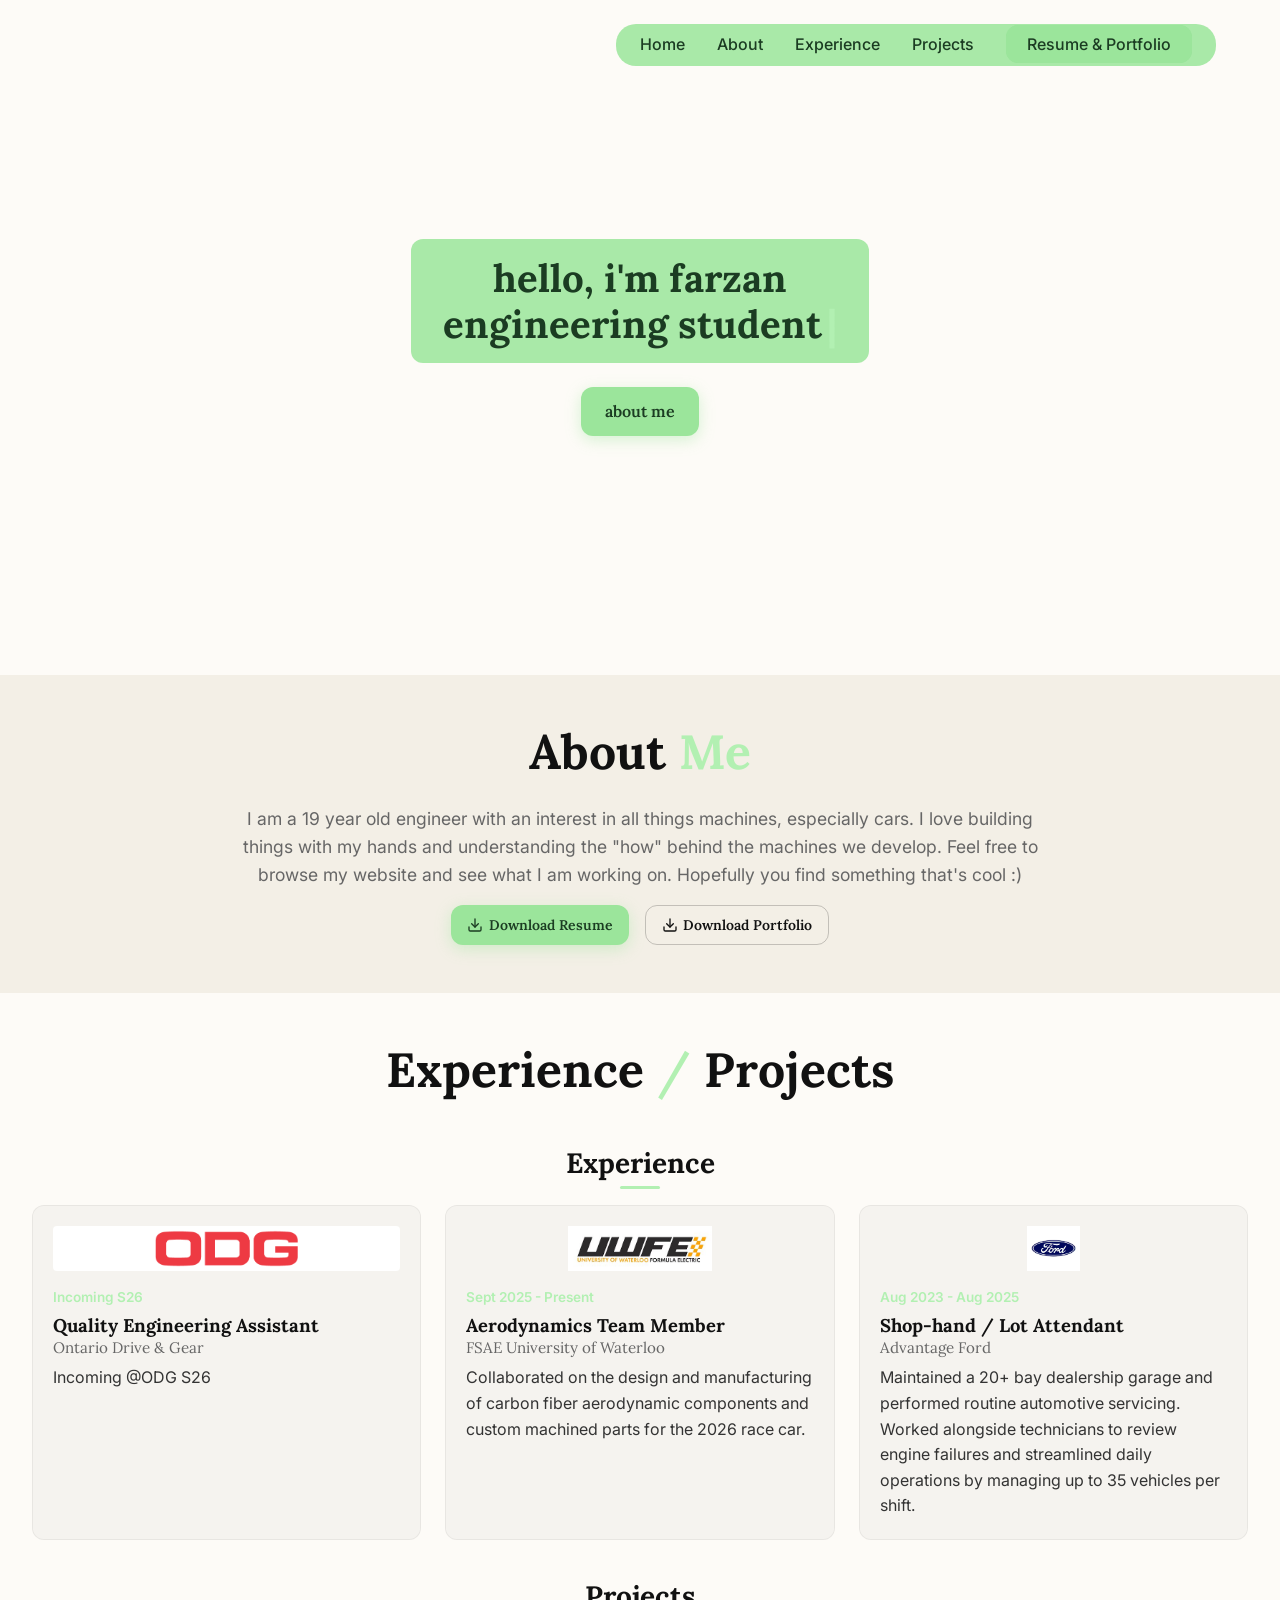
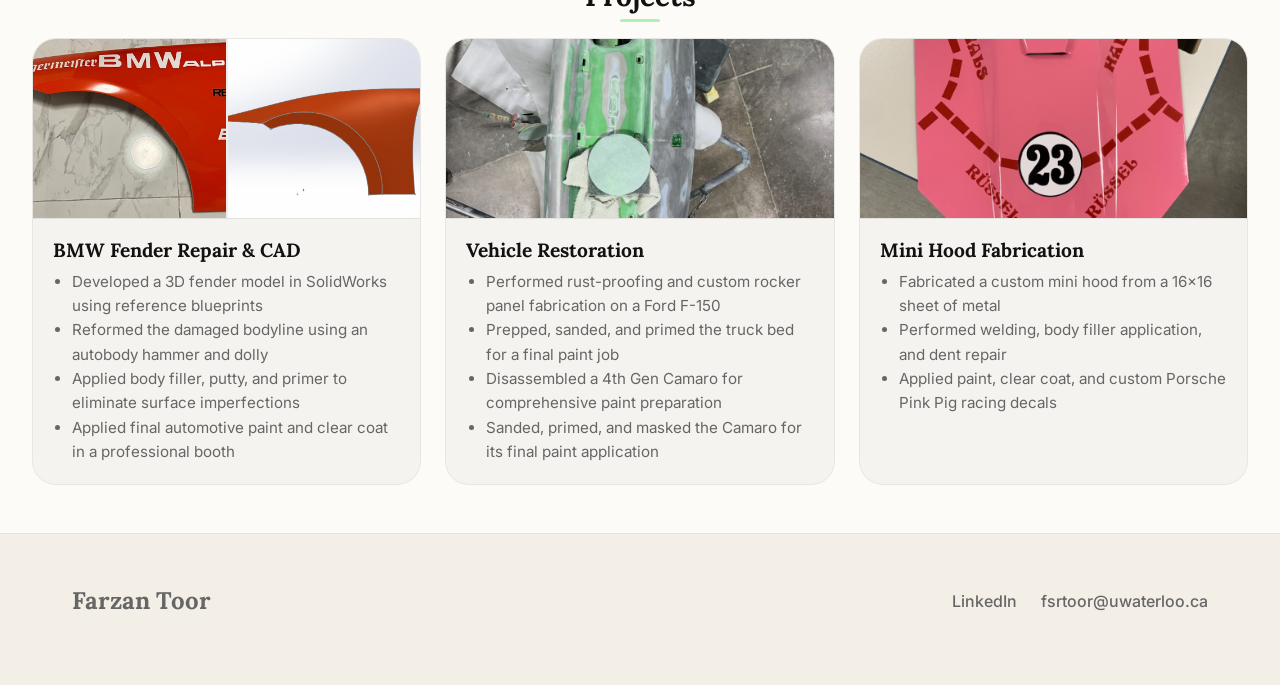
==== commit a7714b45: "Expand experience-projects container width to 1450px and reduce project image height to 180px in 3-c" ====
--- a/index.html
+++ b/index.html
@@ -130,7 +130,7 @@
 
     <!-- Experience & Projects Section -->
     <section class="section experience-projects-section" style="padding: 3rem 0; background-color: var(--color-bg-main);">
-        <div class="container">
+        <div class="container container-wide">
             <h2 class="section-title">Experience <span class="accent-text">/</span> Projects</h2>
             
             <div class="grid-3x2-container">
@@ -180,7 +180,7 @@
                 <!-- Projects Row -->
                 <div id="projects" class="grid-row" style="scroll-margin-top: 100px;">
                     <h3 class="row-subtitle">Projects</h3>
-                    <div class="grid-cards-2">
+                    <div class="grid-cards-3">
                         <!-- Project 1 -->
                         <article class="project-card">
                             <div class="project-img-container" style="display: grid; grid-template-columns: 1fr 1fr; gap: 2px;">
--- a/css/style.css
+++ b/css/style.css
@@ -81,6 +81,10 @@
     max-width: 1200px;
     margin: 0 auto;
     padding: 0 2rem;
+}
+
+.container-wide {
+    max-width: 1450px;
 }
 
 .section {
@@ -701,7 +705,7 @@
 
 .project-img-container {
     width: 100%;
-    height: 200px;
+    height: 180px;
     overflow: hidden;
     border-bottom: 1px solid rgba(0, 0, 0, 0.05);
     background-color: rgba(0, 0, 0, 0.02);
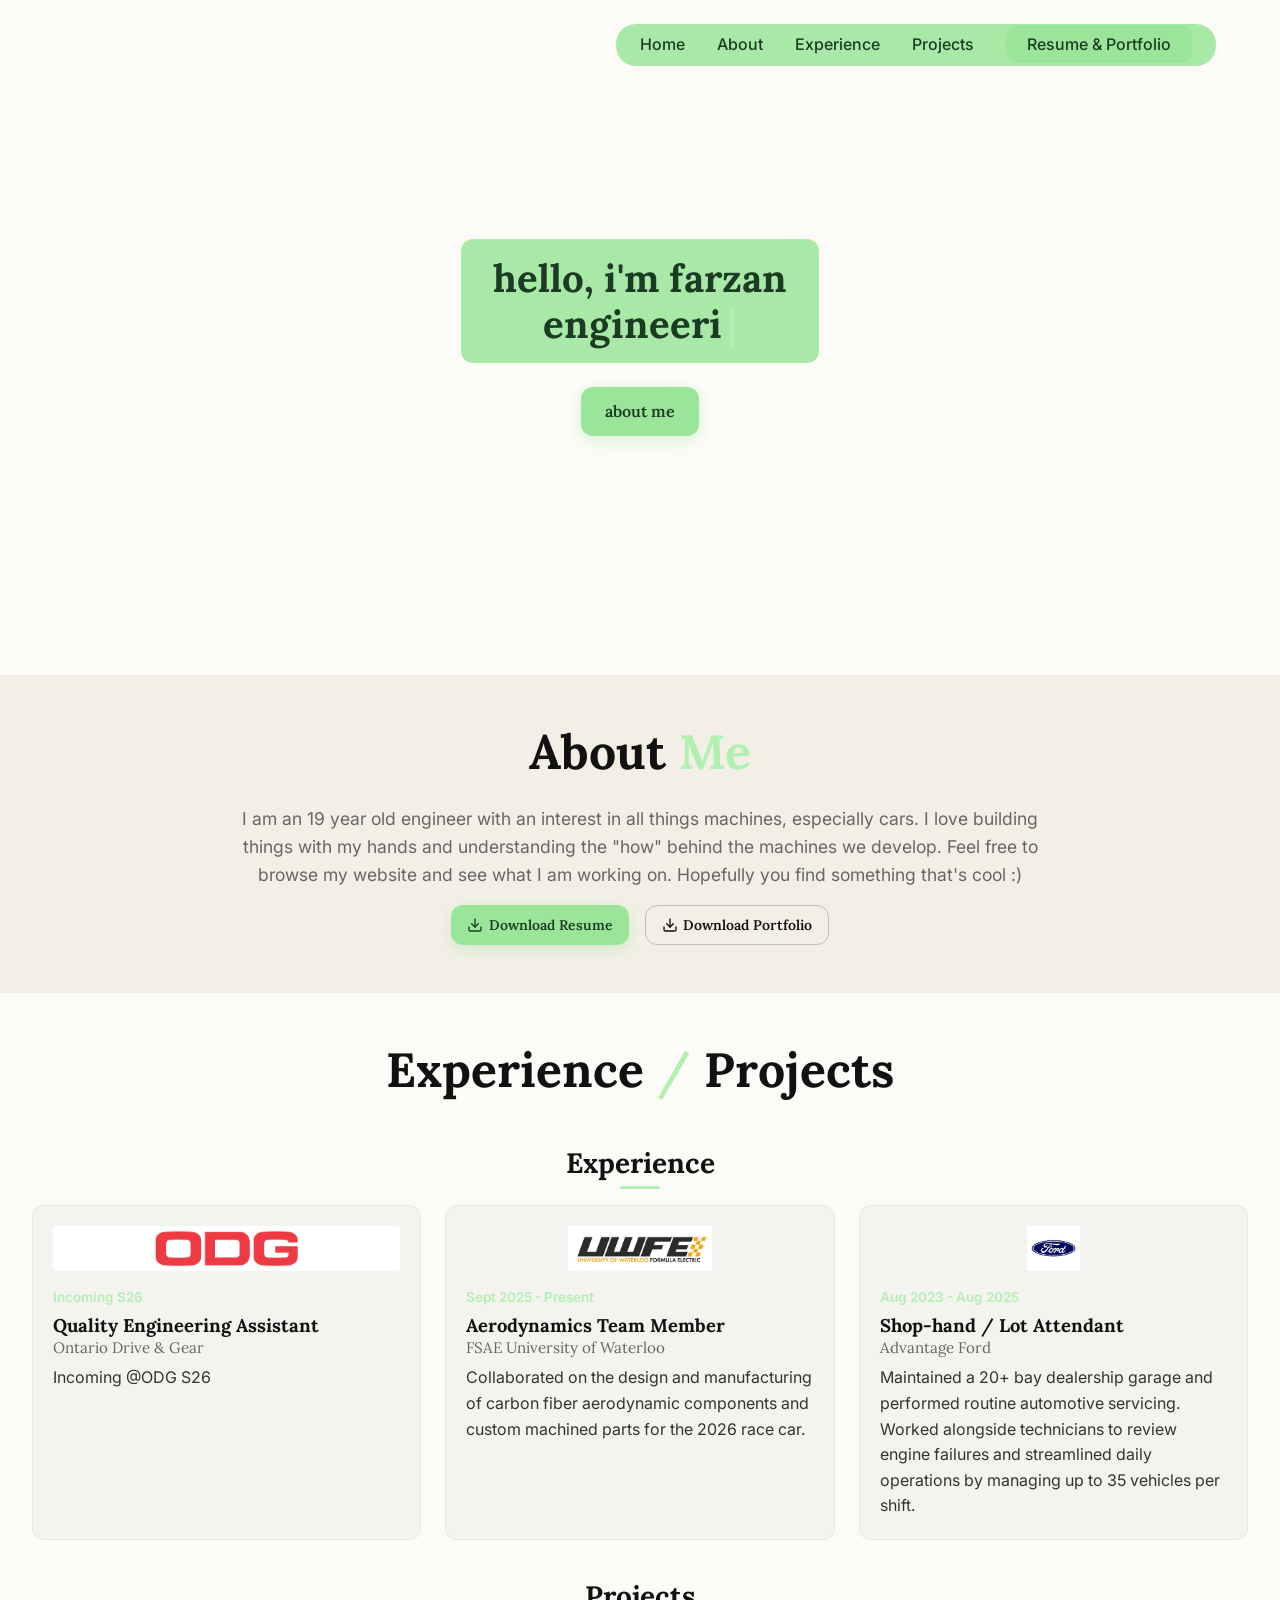
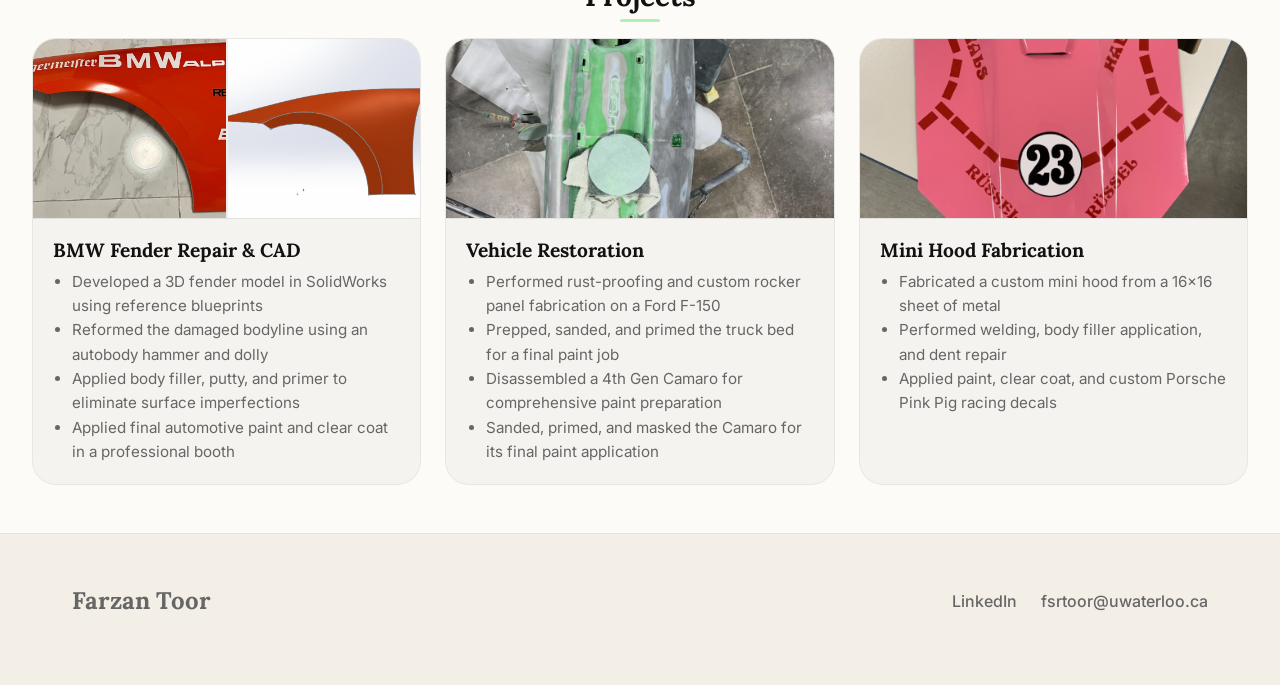
==== commit 494fe267: "\Fix typo in About Me description"" ====
--- a/index.html
+++ b/index.html
@@ -101,7 +101,7 @@
             <div class="about-content">
                 <div class="about-intro">
                     <p>
-                        I am a 19 year old engineer with an interest in all things machines, especially cars. I love building things with my hands and understanding the "how" behind the machines we develop. Feel free to browse my website and see what I am working on. Hopefully you find something that's cool :)
+                        I am an 19 year old engineer with an interest in all things machines, especially cars. I love building things with my hands and understanding the "how" behind the machines we develop. Feel free to browse my website and see what I am working on. Hopefully you find something that's cool :)
                     </p>
                     <div class="about-buttons" style="margin-top: 1rem; display: flex; gap: 1rem; justify-content: center; flex-wrap: wrap;">
                         <a href="Farzan_Resume.pdf" class="btn btn-primary btn-small" target="_blank" rel="noopener noreferrer" download>
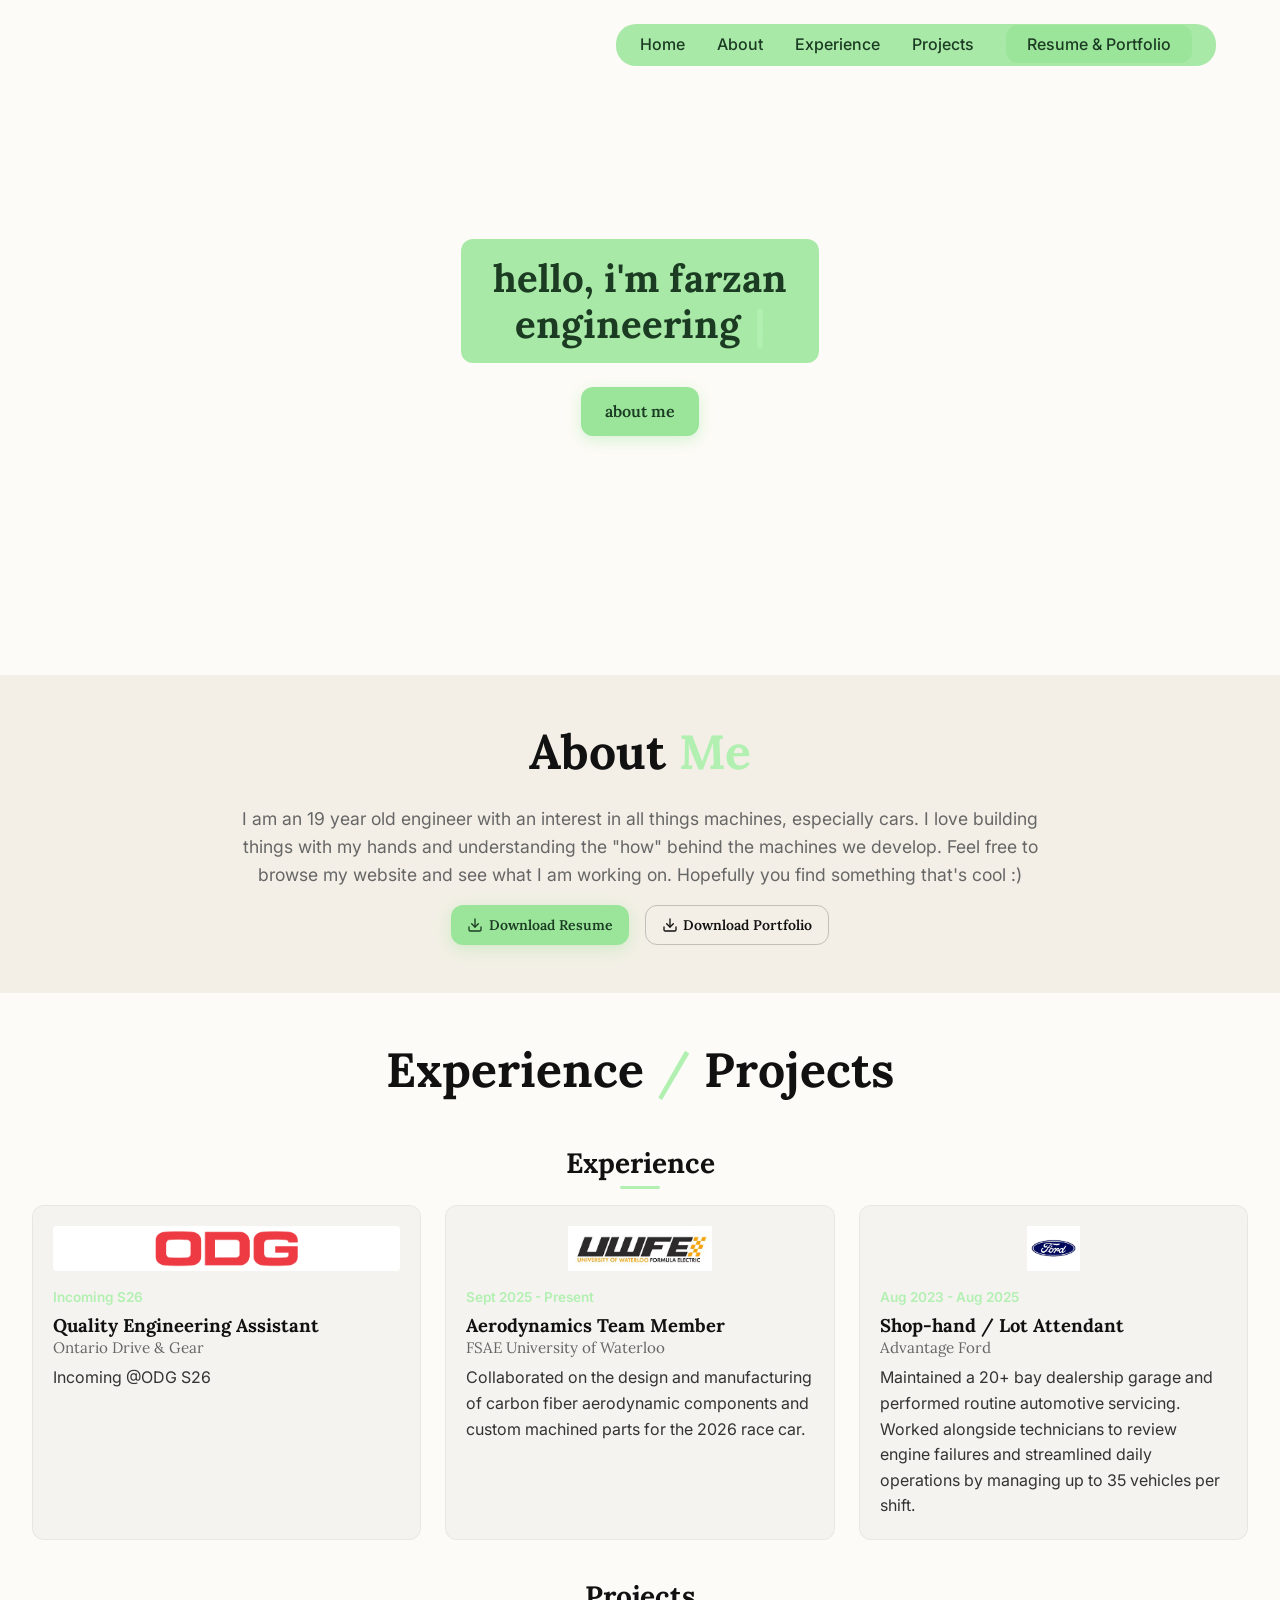
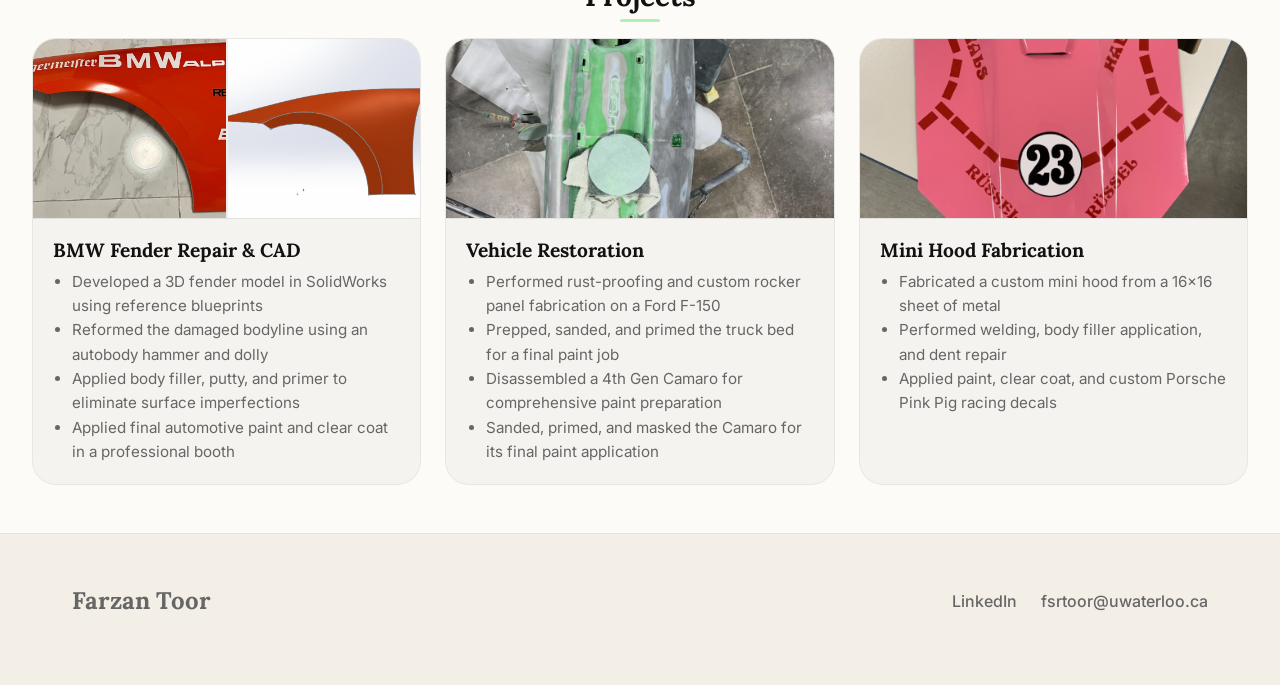
==== commit 29028d5a: "Update site title, Open Graph share preview, and schema to Farzan Toor's Website" ====
--- a/index.html
+++ b/index.html
@@ -7,15 +7,20 @@
     <meta name="description"
         content="Portfolio of a Mechatronics Engineering student at the University of Waterloo. Discover my projects, experience, and resume.">
     <meta name="theme-color" content="#9BE59B">
-    <title>Mechatronics Engineering Portfolio | Automotive Enthusiast</title>
+    <title>Farzan Toor's Website</title>
+
+    <!-- Open Graph / Facebook / LinkedIn sharing preview -->
+    <meta property="og:title" content="Farzan Toor's Website">
+    <meta property="og:description" content="Portfolio of a Mechatronics Engineering student at the University of Waterloo. Discover my projects, experience, and resume.">
+    <meta property="og:type" content="website">
 
     <!-- Structured Data for SEO -->
     <script type="application/ld+json">
     {
       "@context": "https://schema.org",
       "@type": "Person",
-      "name": "Mechatronics Engineering Student",
-      "jobTitle": "Engineering Student",
+      "name": "Farzan Toor",
+      "jobTitle": "Mechatronics Engineering Student",
       "affiliation": {
         "@type": "Organization",
         "name": "University of Waterloo"
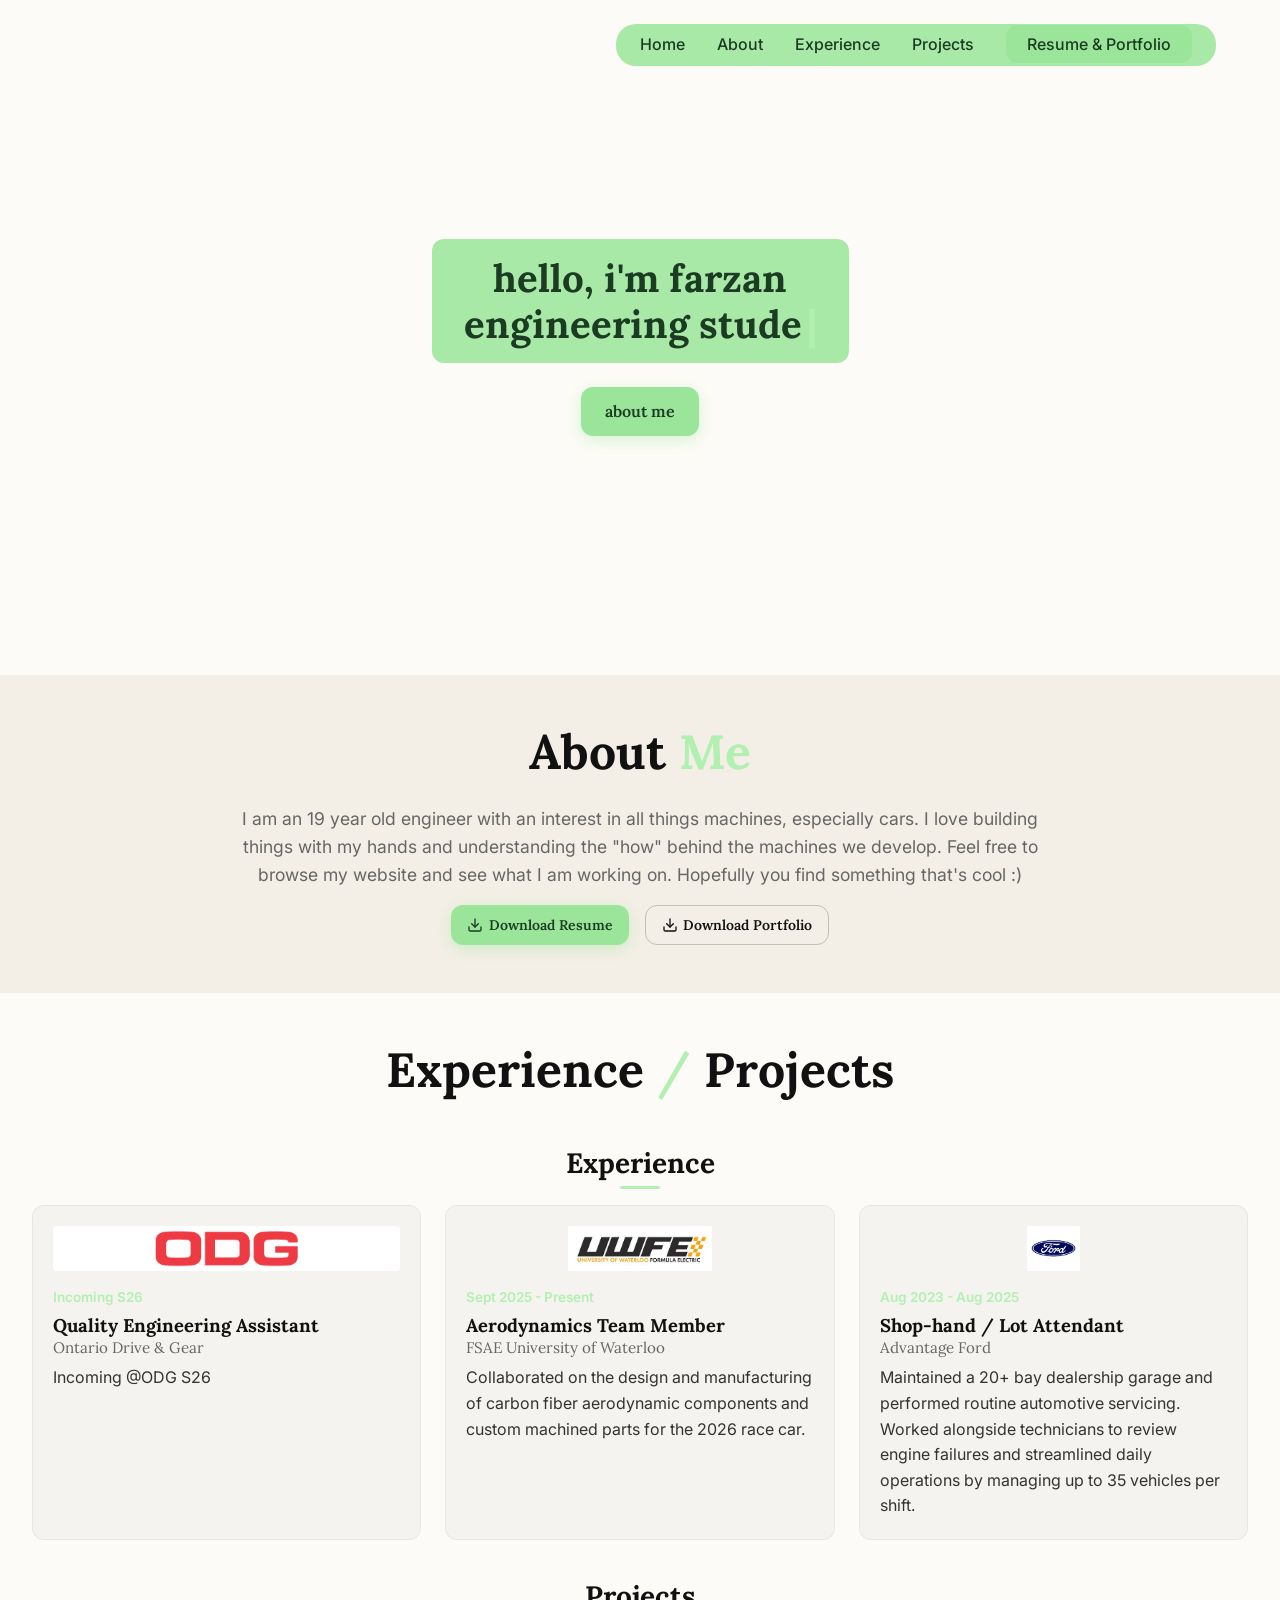
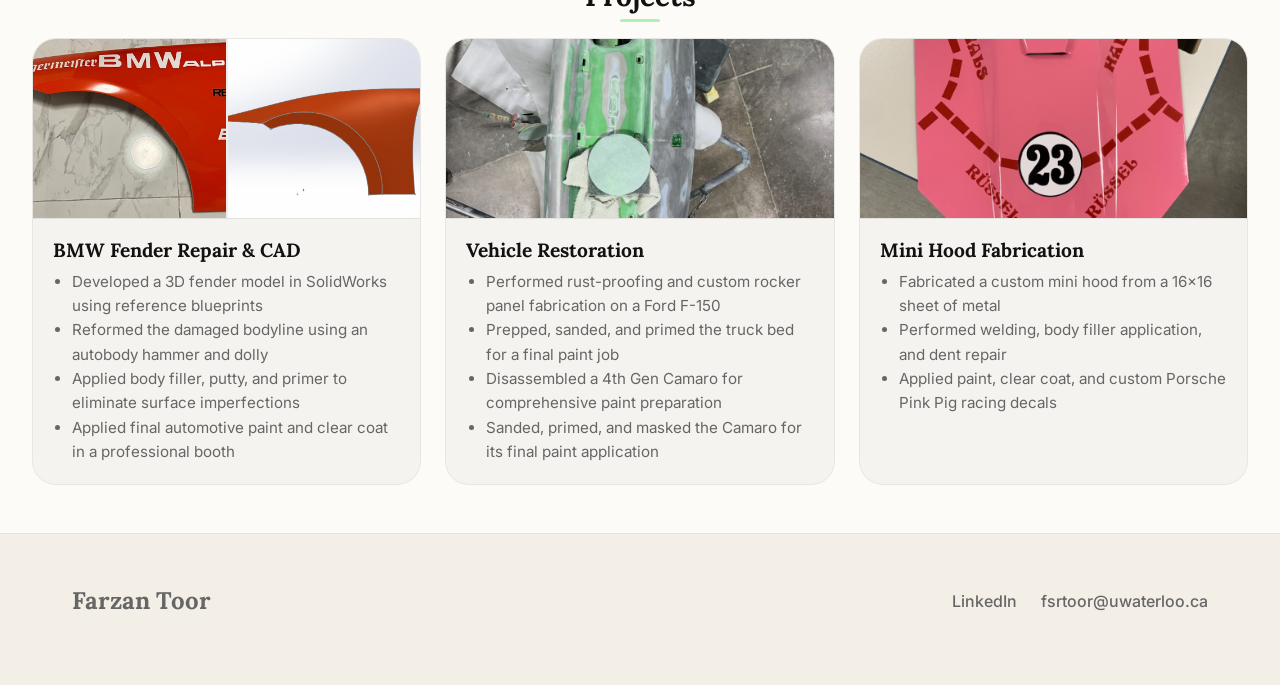
==== commit c29d7b33: "Add University of Waterloo crest as website favicon and og:image preview" ====
--- a/index.html
+++ b/index.html
@@ -7,12 +7,14 @@
     <meta name="description"
         content="Portfolio of a Mechatronics Engineering student at the University of Waterloo. Discover my projects, experience, and resume.">
     <meta name="theme-color" content="#9BE59B">
+    <link rel="icon" type="image/jpeg" href="images/waterloo_crest.jpg">
     <title>Farzan Toor's Website</title>
 
     <!-- Open Graph / Facebook / LinkedIn sharing preview -->
     <meta property="og:title" content="Farzan Toor's Website">
     <meta property="og:description" content="Portfolio of a Mechatronics Engineering student at the University of Waterloo. Discover my projects, experience, and resume.">
     <meta property="og:type" content="website">
+    <meta property="og:image" content="images/waterloo_crest.jpg">
 
     <!-- Structured Data for SEO -->
     <script type="application/ld+json">
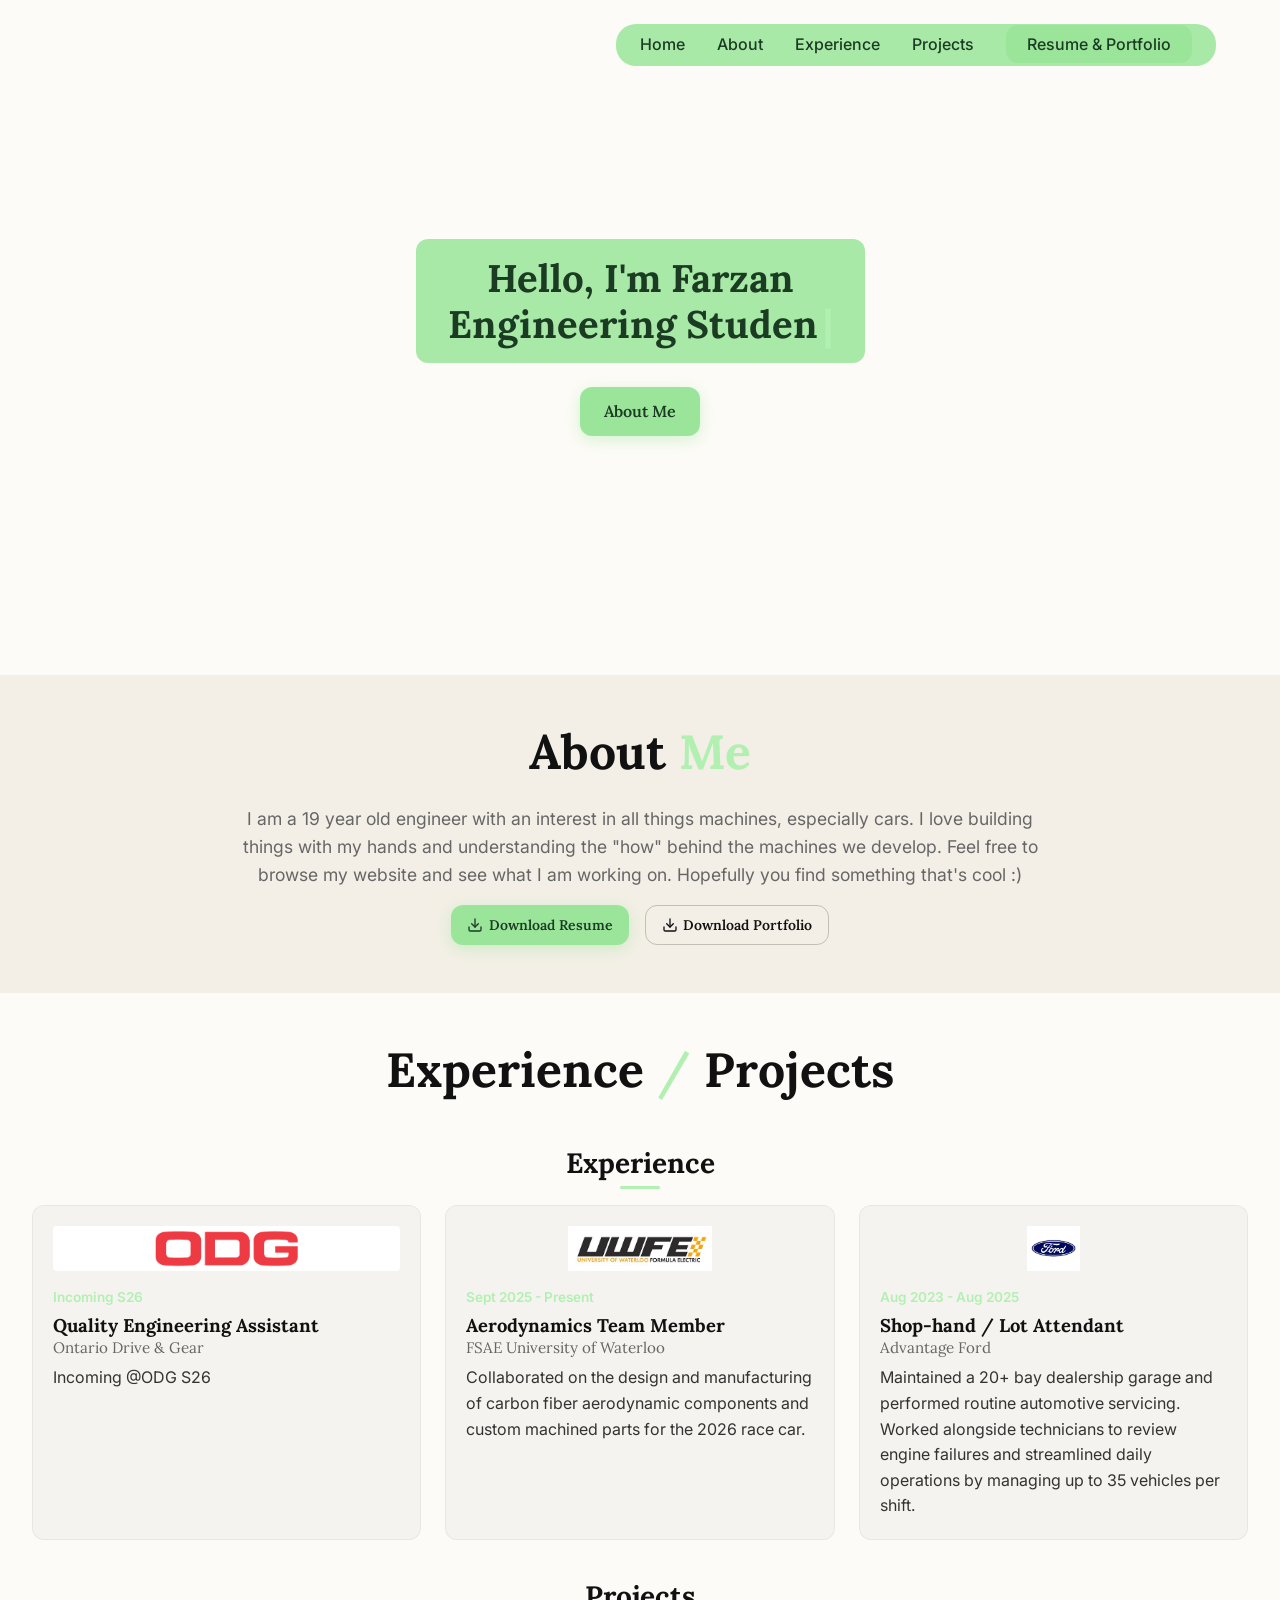
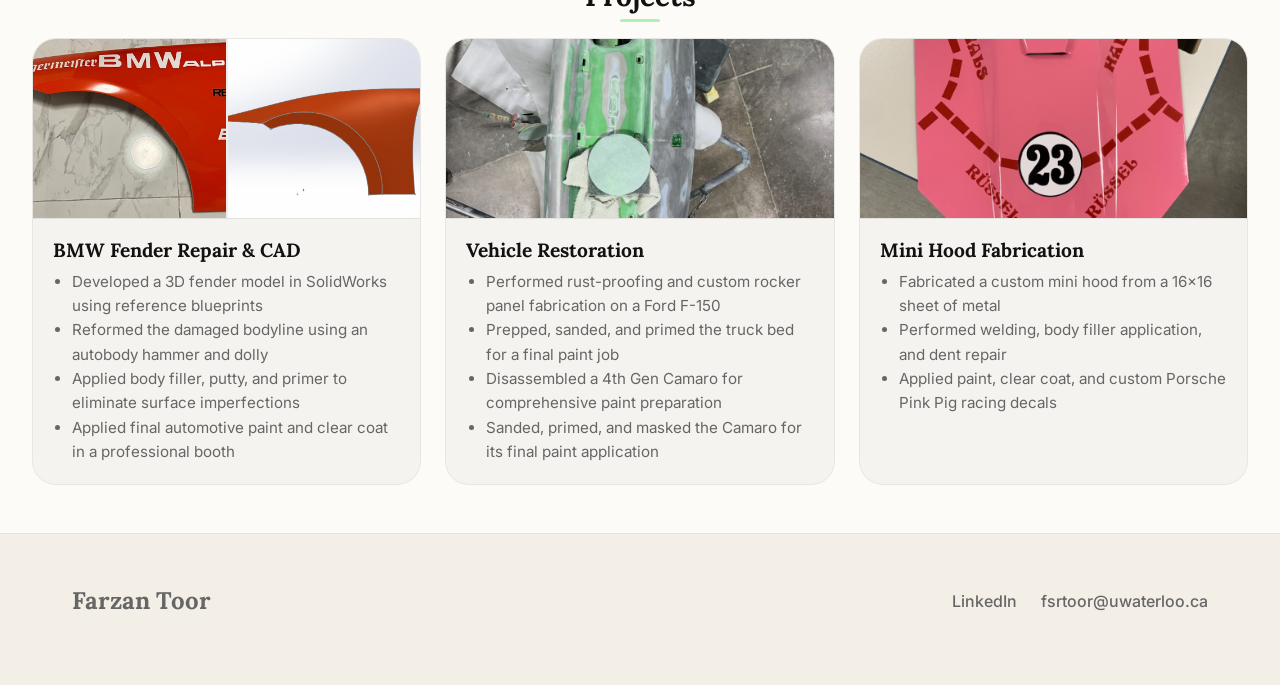
==== commit 71474b48: "Fix homepage capitalization and correct 'an 19 year old' to 'a 19 year old'" ====
--- a/index.html
+++ b/index.html
@@ -94,9 +94,9 @@
         </div>
 
         <div class="hero-content">
-            <h1 class="hero-title" id="typewriter-text">hello, i'm farzan<br> engineering student @ <a href="https://uwaterloo.ca/future-students/programs/mechatronics-engineering" target="_blank" rel="noopener noreferrer">uwaterloo</a><br>welcome :)</h1>
+            <h1 class="hero-title" id="typewriter-text">Hello, I'm Farzan<br> Engineering Student @ <a href="https://uwaterloo.ca/future-students/programs/mechatronics-engineering" target="_blank" rel="noopener noreferrer">UWaterloo</a><br>Welcome :)</h1>
             <div class="hero-cta">
-                <a href="#about" class="btn btn-primary">about me</a>
+                <a href="#about" class="btn btn-primary">About Me</a>
             </div>
         </div>
     </section>
@@ -108,7 +108,7 @@
             <div class="about-content">
                 <div class="about-intro">
                     <p>
-                        I am an 19 year old engineer with an interest in all things machines, especially cars. I love building things with my hands and understanding the "how" behind the machines we develop. Feel free to browse my website and see what I am working on. Hopefully you find something that's cool :)
+                        I am a 19 year old engineer with an interest in all things machines, especially cars. I love building things with my hands and understanding the "how" behind the machines we develop. Feel free to browse my website and see what I am working on. Hopefully you find something that's cool :)
                     </p>
                     <div class="about-buttons" style="margin-top: 1rem; display: flex; gap: 1rem; justify-content: center; flex-wrap: wrap;">
                         <a href="Farzan_Resume.pdf" class="btn btn-primary btn-small" target="_blank" rel="noopener noreferrer" download>
